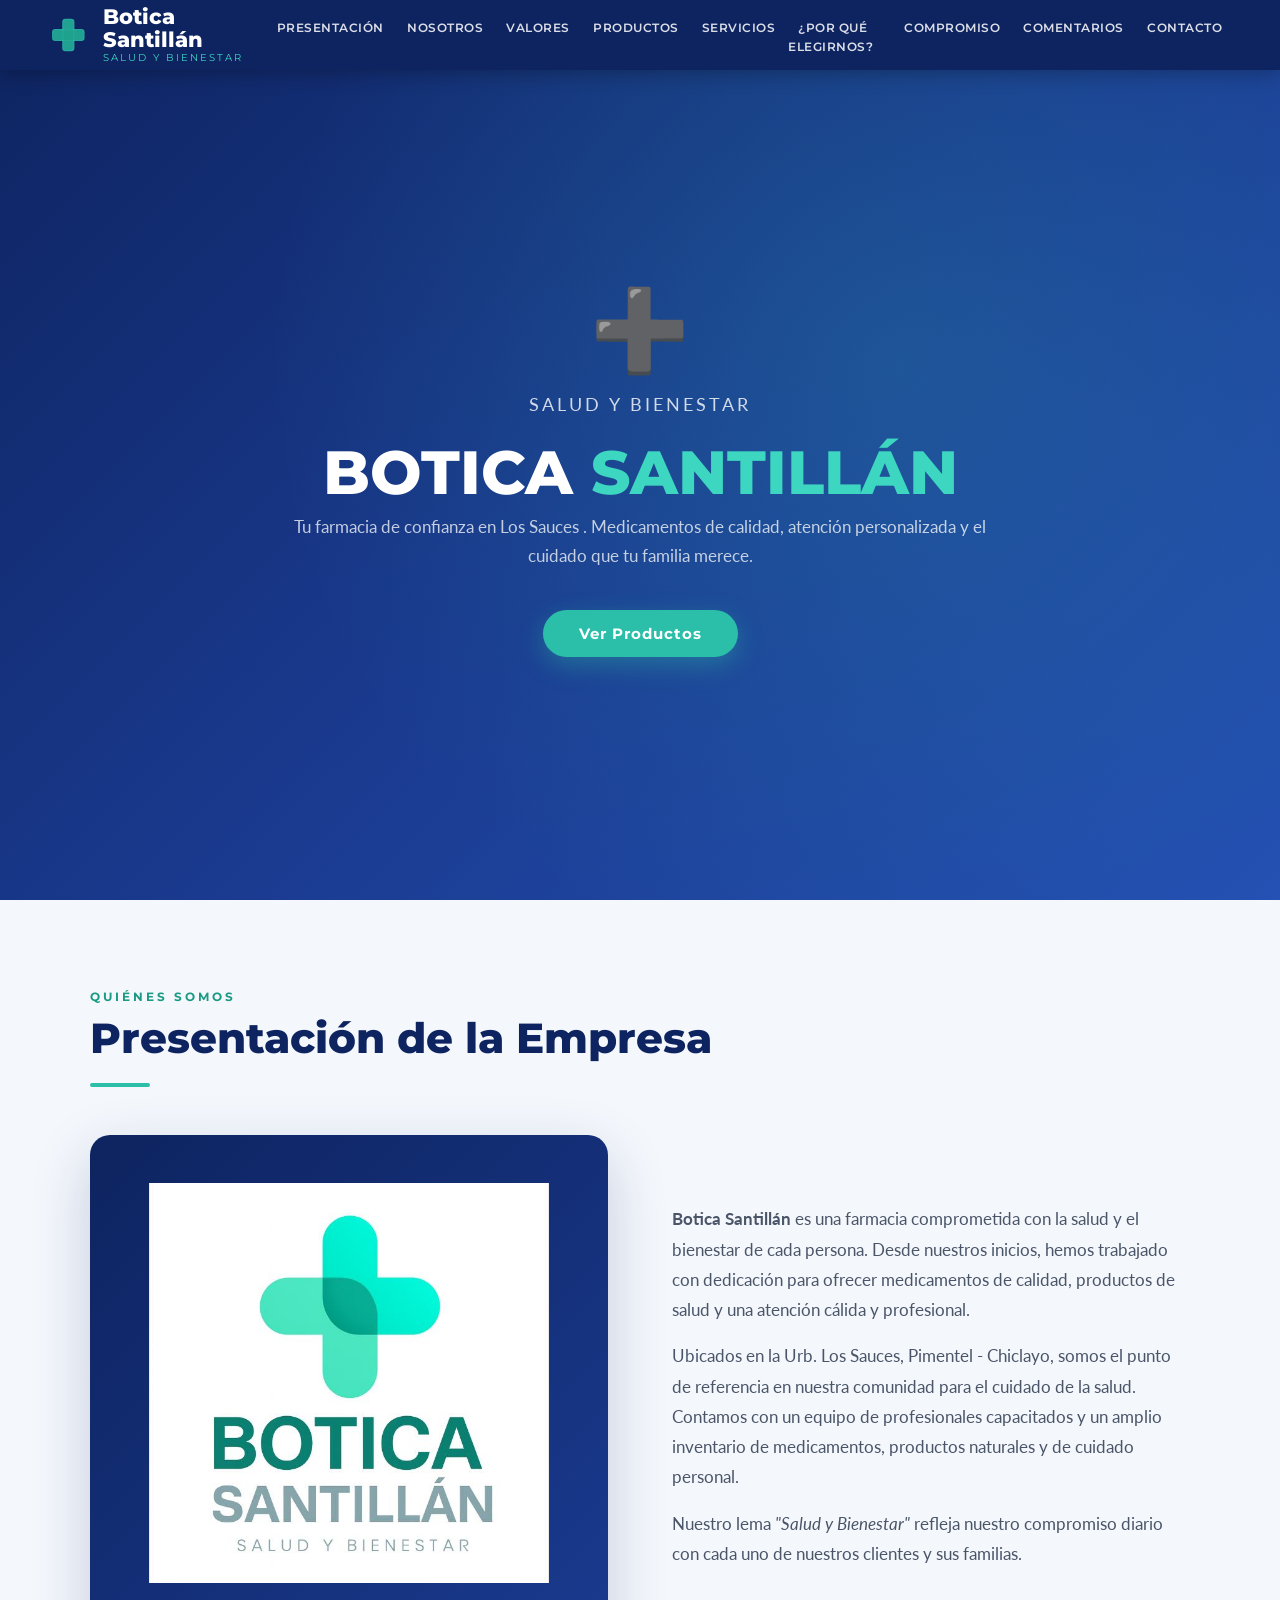
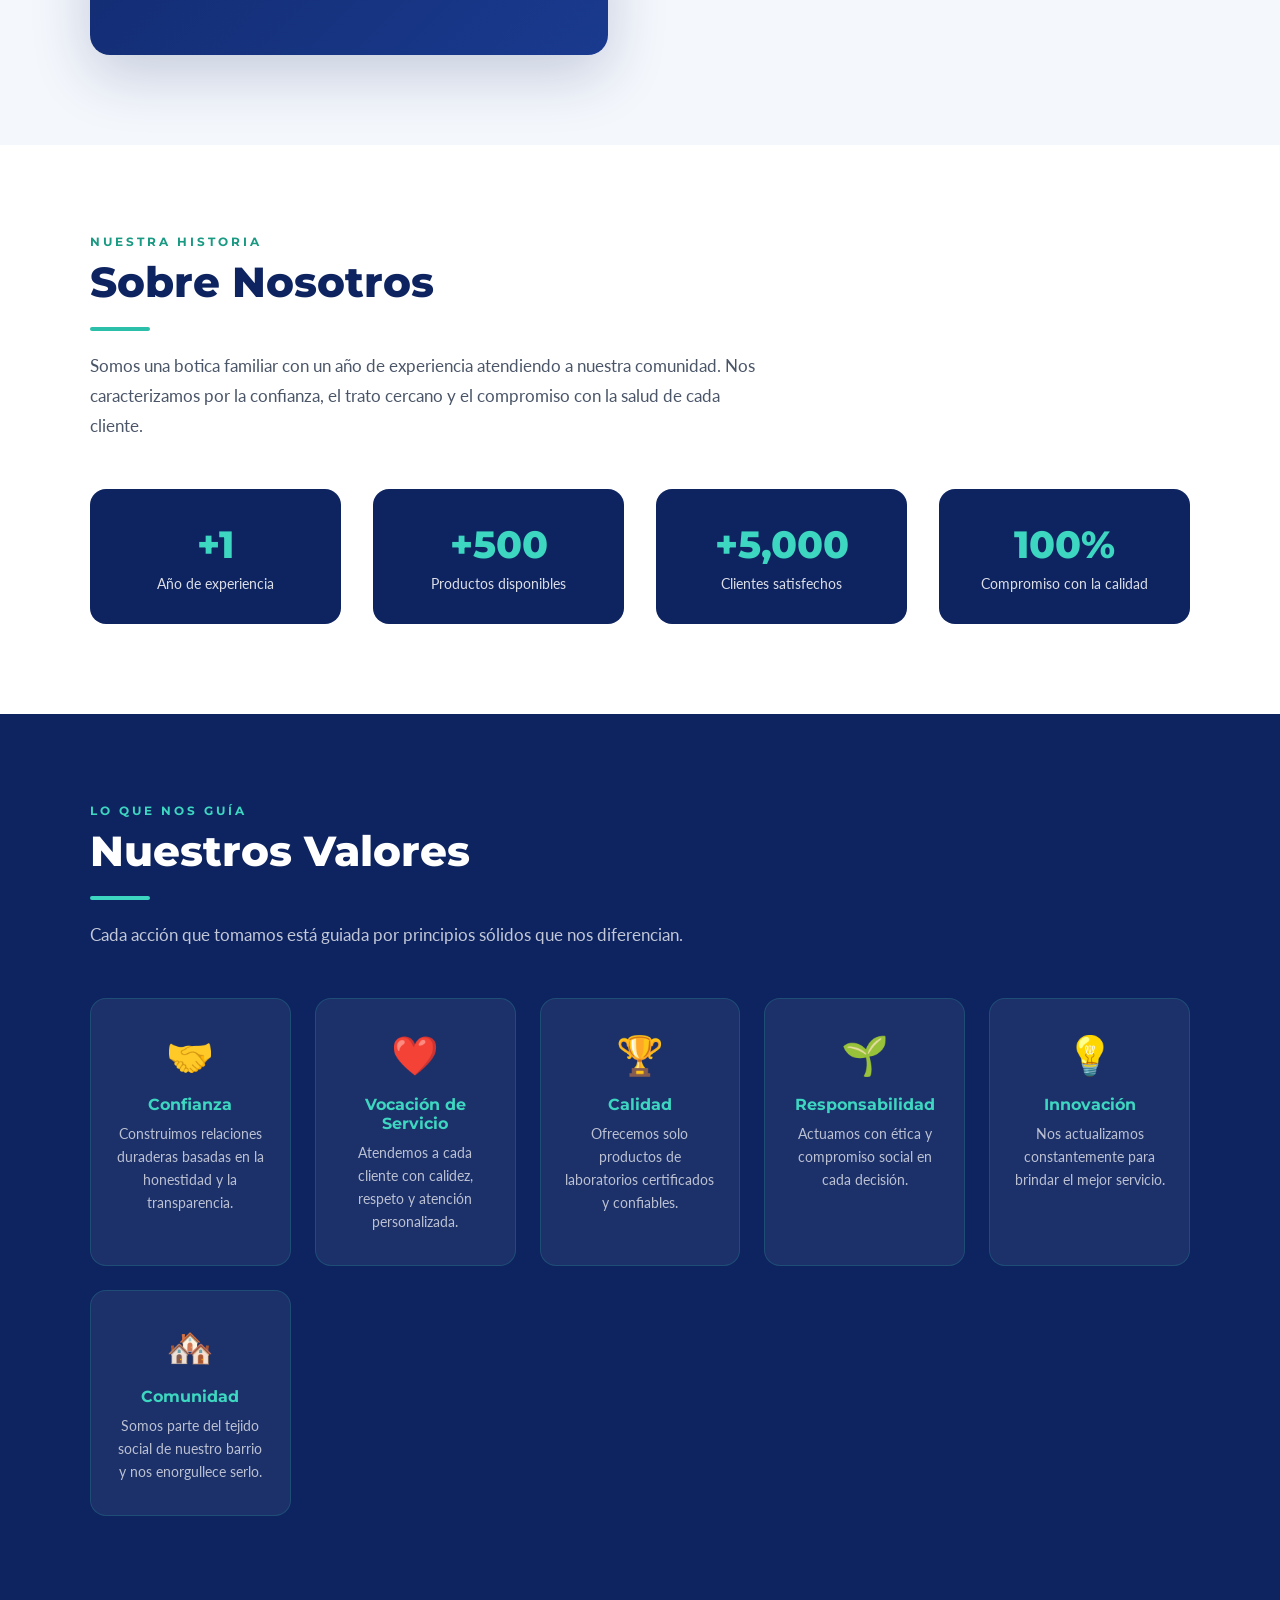
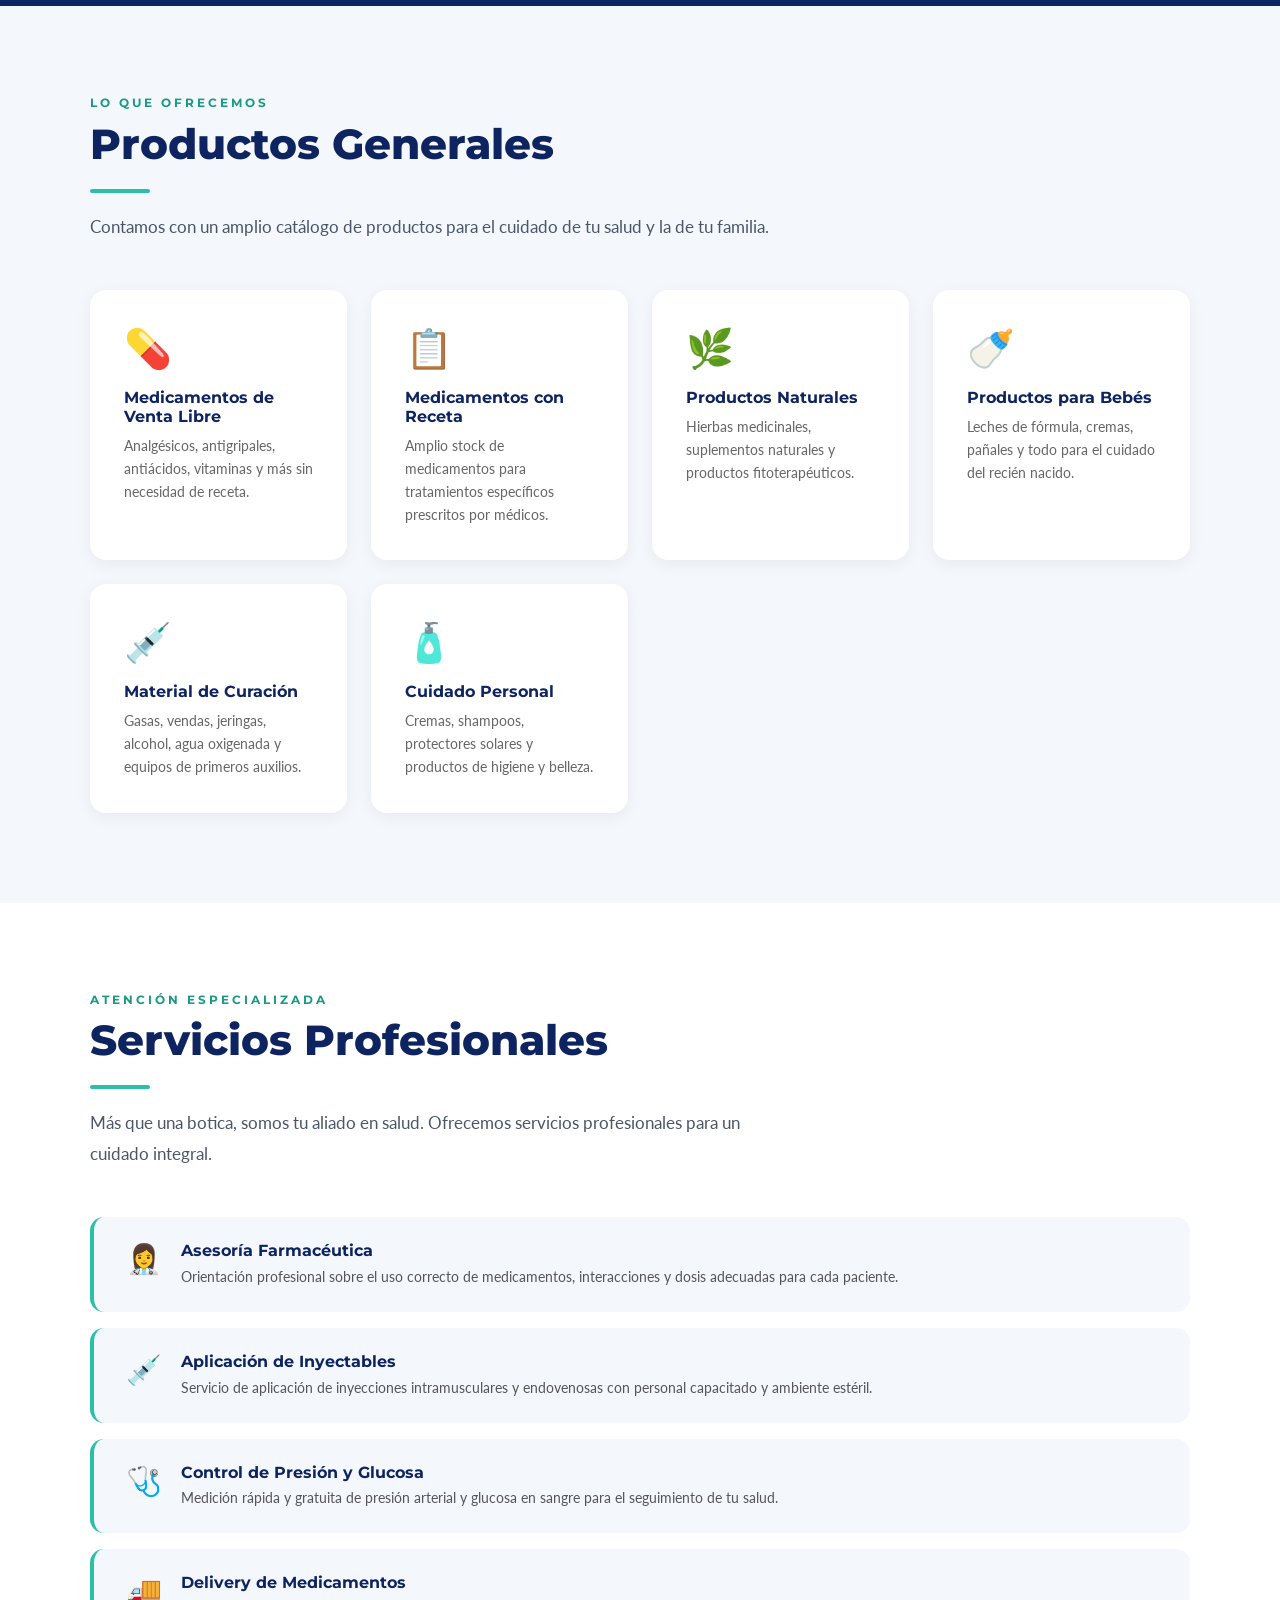
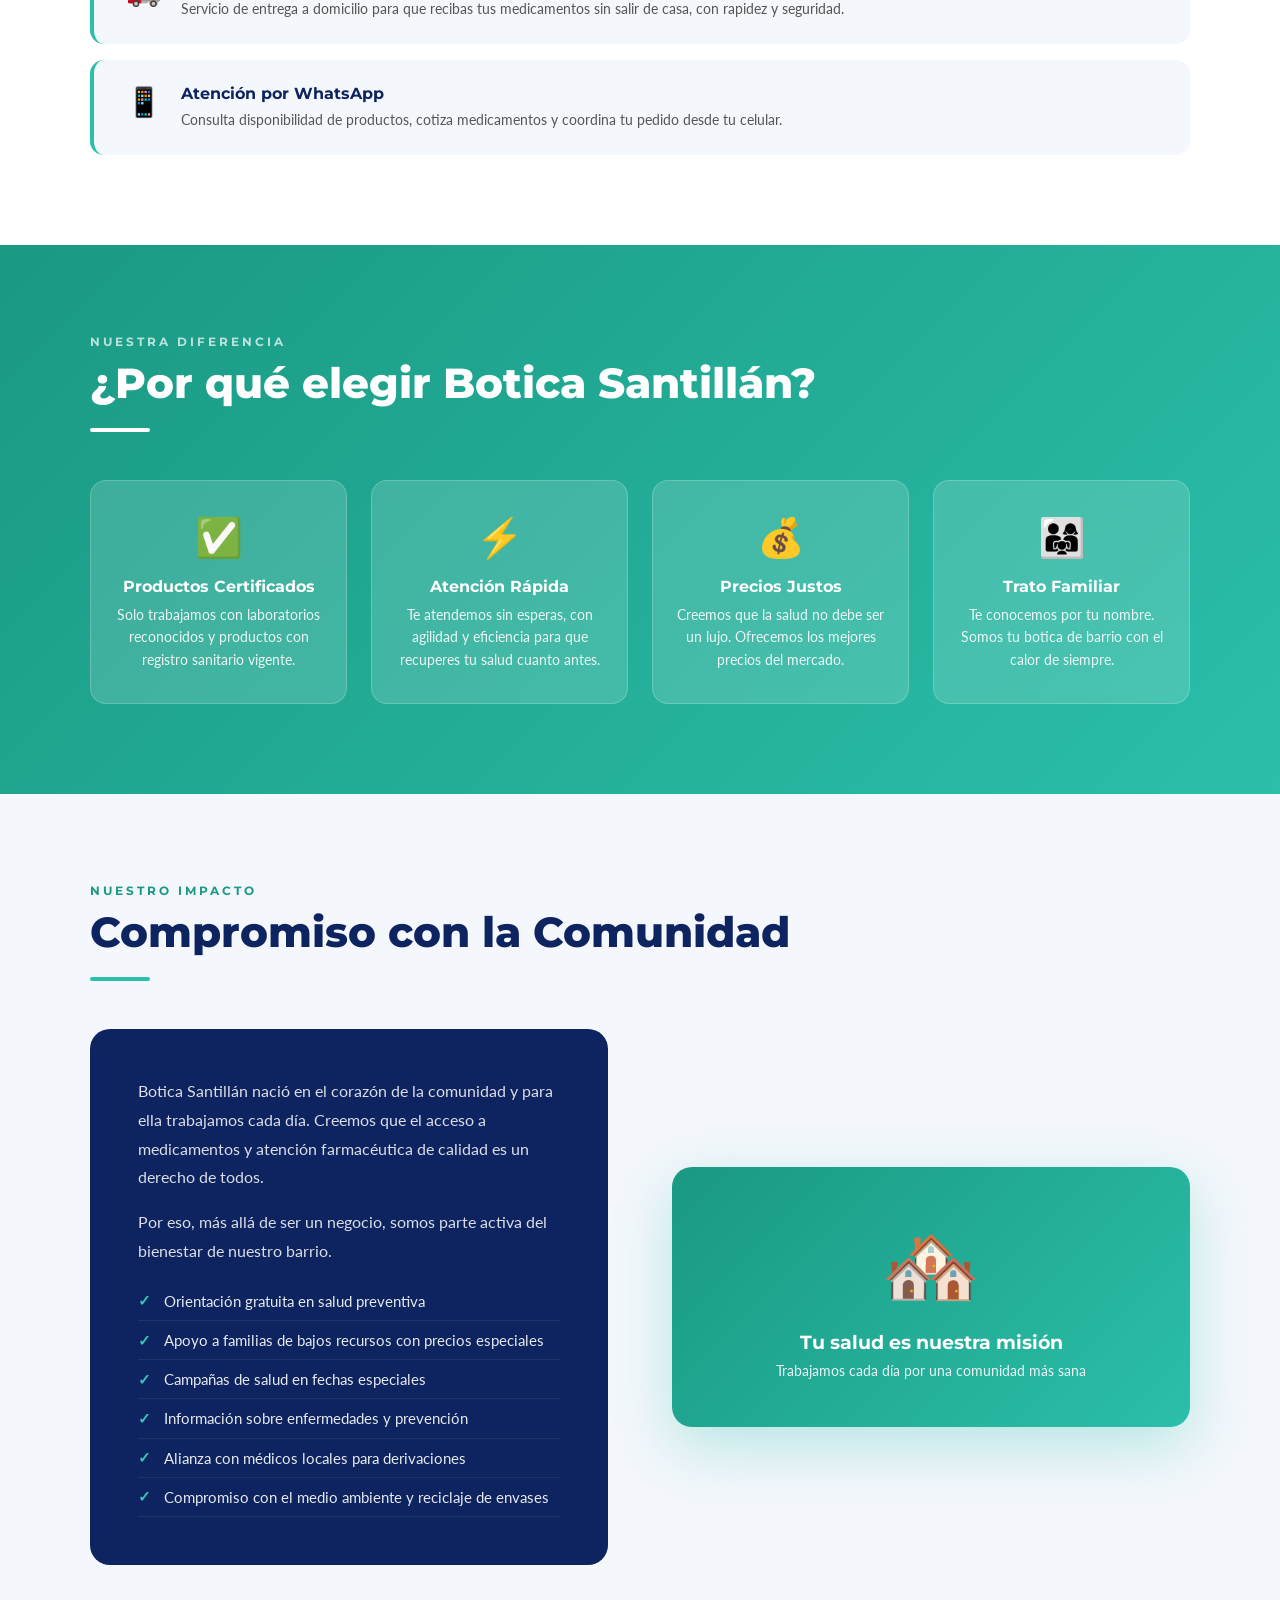
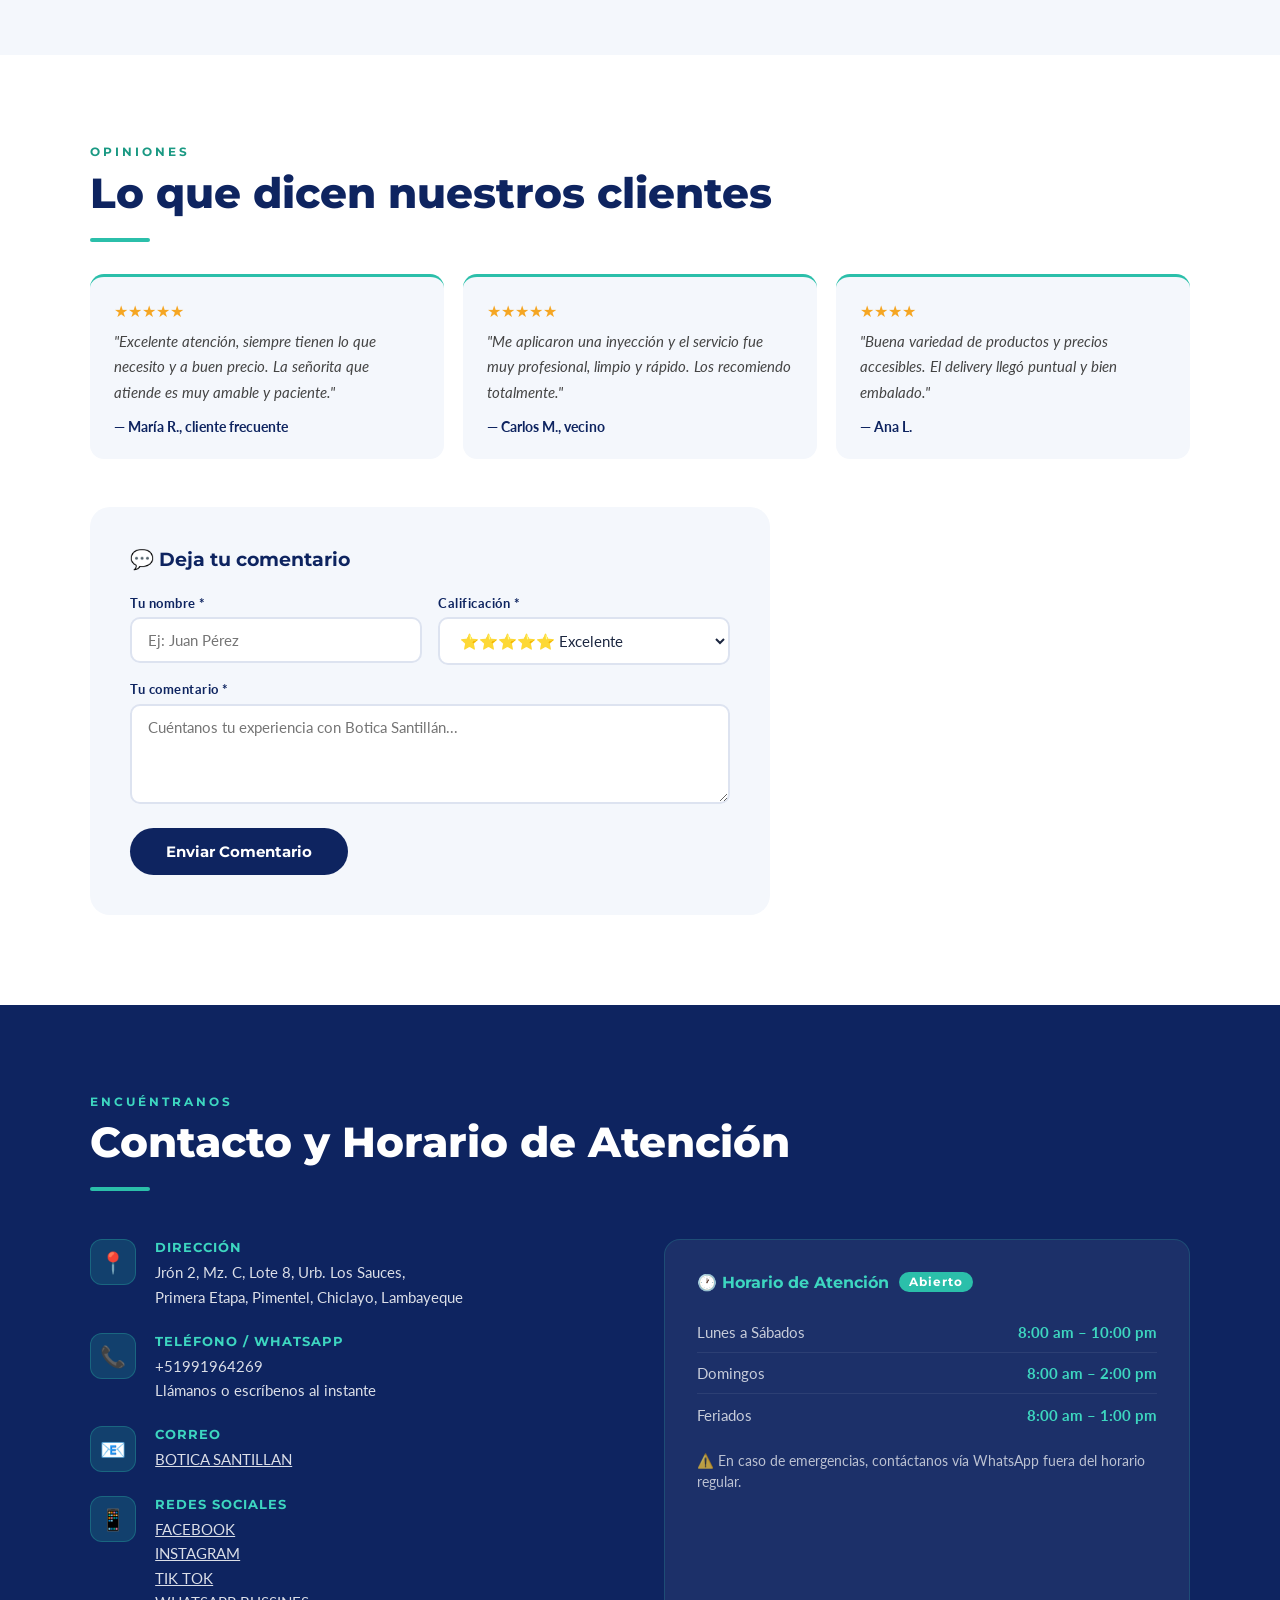
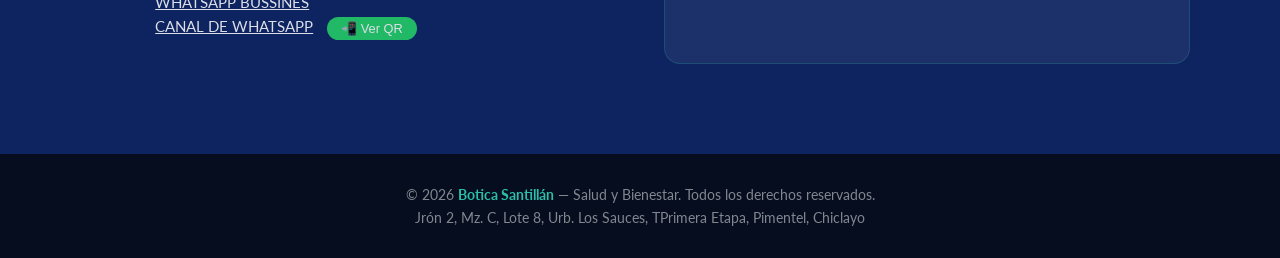
==== index.html @ e6e0daef "Add files via upload" ====
<!DOCTYPE html>
<html lang="es">

<head>
  <meta charset="UTF-8">
  <meta name="viewport" content="width=device-width, initial-scale=1.0">
  <title>Botica Santillán - Salud y Bienestar</title>
  <link
    href="https://fonts.googleapis.com/css2?family=Montserrat:wght@400;600;700;800&family=Lato:wght@300;400;700&display=swap"
    rel="stylesheet">
  <link rel="stylesheet" href="estilos.css">
</head>

<body>

  <!--NAVBAR-->
  <nav>
    <div class="nav-brand">
      <svg class="nav-logo" viewBox="0 0 100 100" xmlns="http://www.w3.org/2000/svg">
        <rect x="35" y="10" width="30" height="80" rx="8" fill="#2bbfaa" opacity="0.85" />
        <rect x="10" y="35" width="80" height="30" rx="8" fill="#2bbfaa" opacity="0.85" />
        <rect x="38" y="13" width="24" height="74" rx="6" fill="#1a9983" opacity="0.5" />
        <rect x="13" y="38" width="74" height="24" rx="6" fill="#1a9983" opacity="0.5" />
      </svg>
      <div class="nav-title">
        Botica Santillán
        <span>Salud y Bienestar</span>
      </div>
    </div>
    <ul class="nav-links">
      <li><a href="#presentacion">Presentación</a></li>
      <li><a href="#sobre">Nosotros</a></li>
      <li><a href="#valores">Valores</a></li>
      <li><a href="#productos">Productos</a></li>
      <li><a href="#servicios">Servicios</a></li>
      <li><a href="#elegir">¿Por qué elegirnos?</a></li>
      <li><a href="#compromiso">Compromiso</a></li>
      <li><a href="#comentarios">Comentarios</a></li>
      <li><a href="#contacto">Contacto</a></li>
    </ul>
  </nav>

  <!-- ══════════════════════════════
     HERO / INICIO
══════════════════════════════ -->
  <section id="inicio">
    <div class="hero-content">
      <div class="hero-cross">➕</div>
      <p class="hero-sub">Salud y Bienestar</p>
      <h1>BOTICA <span>SANTILLÁN</span></h1>
      <p class="hero-desc">Tu farmacia de confianza en Los Sauces . Medicamentos de calidad, atención personalizada y el
        cuidado que tu familia merece.</p>
      <a href="#productos" class="btn-primary">Ver Productos</a>
    </div>
  </section>

  <!-- ══════════════════════════════
     PRESENTACIÓN
══════════════════════════════ -->
  <section id="presentacion">
    <div class="section-inner">
      <div class="section-tag">Quiénes Somos</div>
      <h2 class="section-title">Presentación de la Empresa</h2>
      <div class="divider"></div>
      <div class="pres-grid">
        <div class="pres-img-wrap">
          <div class="big-cross"><img src="Imagenes/Logo Canal de Whatsapp.jpeg" alt="Logo de Botica Santillán"
              width="400px"></div>
        </div>
        <div class="pres-text">
          <p><strong>Botica Santillán</strong> es una farmacia comprometida con la salud y el bienestar de cada persona.
            Desde nuestros inicios, hemos trabajado con dedicación para ofrecer medicamentos de calidad, productos de
            salud y una atención cálida y profesional.</p>
          <p>Ubicados en la Urb. Los Sauces, Pimentel - Chiclayo, somos el punto de referencia en nuestra comunidad para
            el cuidado
            de la salud. Contamos con un equipo de profesionales capacitados y un amplio inventario de medicamentos,
            productos naturales y de cuidado personal.</p>
          <p>Nuestro lema <em>"Salud y Bienestar"</em> refleja nuestro compromiso diario con cada uno de nuestros
            clientes y sus familias.</p>
        </div>
      </div>
    </div>
  </section>

  <!-- ══════════════════════════════
     SOBRE NOSOTROS
══════════════════════════════ -->
  <section id="sobre">
    <div class="section-inner">
      <div class="section-tag">Nuestra Historia</div>
      <h2 class="section-title">Sobre Nosotros</h2>
      <div class="divider"></div>
      <p class="section-desc">Somos una botica familiar con un año de experiencia atendiendo a nuestra comunidad. Nos
        caracterizamos por la confianza, el trato cercano y el compromiso con la salud de cada cliente.</p>
      <div class="stats-row">
        <div class="stat-card">
          <div class="stat-num">+1</div>
          <div class="stat-label">Año de experiencia</div>
        </div>
        <div class="stat-card">
          <div class="stat-num">+500</div>
          <div class="stat-label">Productos disponibles</div>
        </div>
        <div class="stat-card">
          <div class="stat-num">+5,000</div>
          <div class="stat-label">Clientes satisfechos</div>
        </div>
        <div class="stat-card">
          <div class="stat-num">100%</div>
          <div class="stat-label">Compromiso con la calidad</div>
        </div>
      </div>
    </div>
  </section>

  <!-- ══════════════════════════════
     VALORES
══════════════════════════════ -->
  <section id="valores">
    <div class="section-inner">
      <div class="section-tag">Lo que nos guía</div>
      <h2 class="section-title">Nuestros Valores</h2>
      <div class="divider"></div>
      <p class="section-desc">Cada acción que tomamos está guiada por principios sólidos que nos diferencian.</p>
      <div class="valores-grid">
        <div class="valor-card">
          <div class="valor-icon">🤝</div>
          <h3>Confianza</h3>
          <p>Construimos relaciones duraderas basadas en la honestidad y la transparencia.</p>
        </div>
        <div class="valor-card">
          <div class="valor-icon">❤️</div>
          <h3>Vocación de Servicio</h3>
          <p>Atendemos a cada cliente con calidez, respeto y atención personalizada.</p>
        </div>
        <div class="valor-card">
          <div class="valor-icon">🏆</div>
          <h3>Calidad</h3>
          <p>Ofrecemos solo productos de laboratorios certificados y confiables.</p>
        </div>
        <div class="valor-card">
          <div class="valor-icon">🌱</div>
          <h3>Responsabilidad</h3>
          <p>Actuamos con ética y compromiso social en cada decisión.</p>
        </div>
        <div class="valor-card">
          <div class="valor-icon">💡</div>
          <h3>Innovación</h3>
          <p>Nos actualizamos constantemente para brindar el mejor servicio.</p>
        </div>
        <div class="valor-card">
          <div class="valor-icon">🏘️</div>
          <h3>Comunidad</h3>
          <p>Somos parte del tejido social de nuestro barrio y nos enorgullece serlo.</p>
        </div>
      </div>
    </div>
  </section>

  <!-- ══════════════════════════════
     PRODUCTOS
══════════════════════════════ -->
  <section id="productos">
    <div class="section-inner">
      <div class="section-tag">Lo que ofrecemos</div>
      <h2 class="section-title">Productos Generales</h2>
      <div class="divider"></div>
      <p class="section-desc">Contamos con un amplio catálogo de productos para el cuidado de tu salud y la de tu
        familia.</p>
      <div class="productos-grid">
        <div class="producto-card">
          <div class="producto-icon">💊</div>
          <h3>Medicamentos de Venta Libre</h3>
          <p>Analgésicos, antigripales, antiácidos, vitaminas y más sin necesidad de receta.</p>
        </div>
        <div class="producto-card">
          <div class="producto-icon">📋</div>
          <h3>Medicamentos con Receta</h3>
          <p>Amplio stock de medicamentos para tratamientos específicos prescritos por médicos.</p>
        </div>
        <div class="producto-card">
          <div class="producto-icon">🌿</div>
          <h3>Productos Naturales</h3>
          <p>Hierbas medicinales, suplementos naturales y productos fitoterapéuticos.</p>
        </div>
        <div class="producto-card">
          <div class="producto-icon">🍼</div>
          <h3>Productos para Bebés</h3>
          <p>Leches de fórmula, cremas, pañales y todo para el cuidado del recién nacido.</p>
        </div>
        <div class="producto-card">
          <div class="producto-icon">💉</div>
          <h3>Material de Curación</h3>
          <p>Gasas, vendas, jeringas, alcohol, agua oxigenada y equipos de primeros auxilios.</p>
        </div>
        <div class="producto-card">
          <div class="producto-icon">🧴</div>
          <h3>Cuidado Personal</h3>
          <p>Cremas, shampoos, protectores solares y productos de higiene y belleza.</p>
        </div>
      </div>
    </div>
  </section>

  <!-- ══════════════════════════════
     SERVICIOS PROFESIONALES
══════════════════════════════ -->
  <section id="servicios">
    <div class="section-inner">
      <div class="section-tag">Atención especializada</div>
      <h2 class="section-title">Servicios Profesionales</h2>
      <div class="divider"></div>
      <p class="section-desc">Más que una botica, somos tu aliado en salud. Ofrecemos servicios profesionales para un
        cuidado integral.</p>
      <div class="servicios-list">
        <div class="servicio-item">
          <div class="servicio-icon">👩‍⚕️</div>
          <div>
            <h3>Asesoría Farmacéutica</h3>
            <p>Orientación profesional sobre el uso correcto de medicamentos, interacciones y dosis adecuadas para cada
              paciente.</p>
          </div>
        </div>
        <div class="servicio-item">
          <div class="servicio-icon">💉</div>
          <div>
            <h3>Aplicación de Inyectables</h3>
            <p>Servicio de aplicación de inyecciones intramusculares y endovenosas con personal capacitado y ambiente
              estéril.</p>
          </div>
        </div>
        <div class="servicio-item">
          <div class="servicio-icon">🩺</div>
          <div>
            <h3>Control de Presión y Glucosa</h3>
            <p>Medición rápida y gratuita de presión arterial y glucosa en sangre para el seguimiento de tu salud.</p>
          </div>
        </div>
        <div class="servicio-item">
          <div class="servicio-icon">🚚</div>
          <div>
            <h3>Delivery de Medicamentos</h3>
            <p>Servicio de entrega a domicilio para que recibas tus medicamentos sin salir de casa, con rapidez y
              seguridad.</p>
          </div>
        </div>
        <div class="servicio-item">
          <div class="servicio-icon">📱</div>
          <div>
            <h3>Atención por WhatsApp</h3>
            <p>Consulta disponibilidad de productos, cotiza medicamentos y coordina tu pedido desde tu celular.</p>
          </div>
        </div>
      </div>
    </div>
  </section>

  <!-- ══════════════════════════════
     POR QUÉ ELEGIRNOS
══════════════════════════════ -->
  <section id="elegir">
    <div class="section-inner">
      <div class="section-tag">Nuestra diferencia</div>
      <h2 class="section-title">¿Por qué elegir Botica Santillán?</h2>
      <div class="divider"></div>
      <div class="elegir-grid">
        <div class="elegir-card">
          <div class="icon">✅</div>
          <h3>Productos Certificados</h3>
          <p>Solo trabajamos con laboratorios reconocidos y productos con registro sanitario vigente.</p>
        </div>
        <div class="elegir-card">
          <div class="icon">⚡</div>
          <h3>Atención Rápida</h3>
          <p>Te atendemos sin esperas, con agilidad y eficiencia para que recuperes tu salud cuanto antes.</p>
        </div>
        <div class="elegir-card">
          <div class="icon">💰</div>
          <h3>Precios Justos</h3>
          <p>Creemos que la salud no debe ser un lujo. Ofrecemos los mejores precios del mercado.</p>
        </div>
        <div class="elegir-card">
          <div class="icon">👨‍👩‍👧</div>
          <h3>Trato Familiar</h3>
          <p>Te conocemos por tu nombre. Somos tu botica de barrio con el calor de siempre.</p>
        </div>
      </div>
    </div>
  </section>

  <!-- ══════════════════════════════
     COMPROMISO CON LA COMUNIDAD
══════════════════════════════ -->
  <section id="compromiso">
    <div class="section-inner">
      <div class="section-tag">Nuestro impacto</div>
      <h2 class="section-title">Compromiso con la Comunidad</h2>
      <div class="divider"></div>
      <div class="compromiso-wrap">
        <div class="compromiso-box">
          <p>Botica Santillán nació en el corazón de la comunidad y para ella trabajamos cada día. Creemos que el acceso
            a medicamentos y atención farmacéutica de calidad es un derecho de todos.</p>
          <p>Por eso, más allá de ser un negocio, somos parte activa del bienestar de nuestro barrio.</p>
          <ul class="compromiso-list">
            <li>Orientación gratuita en salud preventiva</li>
            <li>Apoyo a familias de bajos recursos con precios especiales</li>
            <li>Campañas de salud en fechas especiales</li>
            <li>Información sobre enfermedades y prevención</li>
            <li>Alianza con médicos locales para derivaciones</li>
            <li>Compromiso con el medio ambiente y reciclaje de envases</li>
          </ul>
        </div>
        <div class="compromiso-img">
          🏘️
          <p class="compromiso-img-title">Tu salud es nuestra misión</p>
          <p class="compromiso-img-sub">Trabajamos cada día por una comunidad más sana</p>
        </div>
      </div>
    </div>
  </section>

  <!-- ══════════════════════════════
     COMENTARIOS DE CLIENTES
══════════════════════════════ -->
  <section id="comentarios">
    <div class="section-inner">
      <div class="section-tag">Opiniones</div>
      <h2 class="section-title">Lo que dicen nuestros clientes</h2>
      <div class="divider"></div>

      <!-- Comentarios existentes -->
      <div class="comentarios-existentes" id="listaComentarios">
        <div class="comentario-card">
          <div class="comentario-stars">★★★★★</div>
          <p class="comentario-texto">"Excelente atención, siempre tienen lo que necesito y a buen precio. La señorita
            que atiende es muy amable y paciente."</p>
          <div class="comentario-autor">— María R., cliente frecuente</div>
        </div>
        <div class="comentario-card">
          <div class="comentario-stars">★★★★★</div>
          <p class="comentario-texto">"Me aplicaron una inyección y el servicio fue muy profesional, limpio y rápido.
            Los recomiendo totalmente."</p>
          <div class="comentario-autor">— Carlos M., vecino</div>
        </div>
        <div class="comentario-card">
          <div class="comentario-stars">★★★★</div>
          <p class="comentario-texto">"Buena variedad de productos y precios accesibles. El delivery llegó puntual y
            bien embalado."</p>
          <div class="comentario-autor">— Ana L.</div>
        </div>
      </div>

      <!-- Formulario de comentarios -->
      <div class="form-comentario">
        <h3>💬 Deja tu comentario</h3>
        <div class="form-row">
          <div class="form-group">
            <label for="nombre">Tu nombre *</label>
            <input type="text" id="nombre" placeholder="Ej: Juan Pérez">
          </div>
          <div class="form-group">
            <label for="calificacion">Calificación *</label>
            <select id="calificacion">
              <option value="5">⭐⭐⭐⭐⭐ Excelente</option>
              <option value="4">⭐⭐⭐⭐ Muy bueno</option>
              <option value="3">⭐⭐⭐ Bueno</option>
              <option value="2">⭐⭐ Regular</option>
              <option value="1">⭐ Malo</option>
            </select>
          </div>
        </div>
        <div class="form-group form-group--full">
          <label for="comentario">Tu comentario *</label>
          <textarea id="comentario" placeholder="Cuéntanos tu experiencia con Botica Santillán..."></textarea>
        </div>
        <button class="btn-submit" onclick="enviarComentario()">Enviar Comentario</button>
        <div class="success-msg" id="successMsg">✅ ¡Gracias por tu comentario! Ha sido guardado exitosamente.</div>
      </div>

    </div>
  </section>

  <!-- ══════════════════════════════
     CONTACTO Y HORARIO
══════════════════════════════ -->
  <section id="contacto">
    <div class="section-inner">
      <div class="section-tag">Encuéntranos</div>
      <h2 class="section-title">Contacto y Horario de Atención</h2>
      <div class="divider"></div>
      <div class="contacto-grid">

        <!-- Datos de contacto -->
        <div>
          <div class="contact-item">
            <div class="contact-icon">📍</div>
            <div>
              <h4>Dirección</h4>
              <p>Jrón 2, Mz. C, Lote 8, Urb. Los Sauces,<br>Primera Etapa, Pimentel, Chiclayo, Lambayeque</p>
            </div>
          </div>
          <div class="contact-item">
            <div class="contact-icon">📞</div>
            <div>
              <h4>Teléfono / WhatsApp</h4>
              <p>+51991964269<br>Llámanos o escríbenos al instante</p>
            </div>
          </div>
          <div class="contact-item">
            <div class="contact-icon">📧</div>
            <div>
              <h4>Correo</h4>
              <p><a href="https://www.boticasantillan@gmail.com" target="_blank" style="color: white;"><i
                    class="fas fa-envelope"></i>BOTICA SANTILLAN </a></p>
            </div>
          </div>
          <div class="contact-item">
            <div class="contact-icon">📱</div>
            <div>
              <h4>Redes Sociales</h4>
              <p><a href="https://www.facebook.com/tuusuario" target="_blank" style="color: white;"><i
                    class="fab fa-facebook"></i>FACEBOOK </a>
                <br><a href="https://www.instagram.com/tuusuario" target="_blank" style="color: white;"><i
                    class="fab fa-instagram"></i>INSTAGRAM</a>
                <br><a href="https://www.tiktok.com/@tuusuario" target="_blank" style="color: white;"><i
                    class="fab fa-tiktok"></i>TIK TOK</a>
                <br><a href="https://wa.me/+51991964269" target="_blank" style="color: white;"><i
                    class="fab fa-whatsapp"></i>WHATSAPP BUSSINES</a>
                <br><a href="https://whatsapp.com/channel/0029VbBhzXK4dTnDYWXJlc0E" target="_blank" style="color: white;"><i
                    class="fab fa-canaldewhatsapp"></i>CANAL DE WHATSAPP</a>
                <button onclick="document.getElementById('modalQR').style.display='flex'" style="margin-left:10px; background:#25D366; color:white; border:none; border-radius:20px; padding:4px 14px; font-size:0.8rem; cursor:pointer; vertical-align:middle;">📲 Ver QR</button>
              </p>
            </div>
          </div>
        </div>

        <!-- Horario de atención -->
        <div class="horario-box">
          <h3>🕐 Horario de Atención <span class="badge-abierto">Abierto</span></h3>
          <div class="horario-row">
            <span class="dia">Lunes a Sábados</span>
            <span class="hora">8:00 am – 10:00 pm</span>
          </div>
          <div class="horario-row">
            <span class="dia">Domingos</span>
            <span class="hora">8:00 am – 2:00 pm</span>
          </div>
          <div class="horario-row">
            <span class="dia">Feriados</span>
            <span class="hora">8:00 am – 1:00 pm</span>
          </div>
          <p class="horario-nota">⚠️ En caso de emergencias, contáctanos vía WhatsApp fuera del horario regular.</p>
        </div>

      </div>
    </div>
  </section>

  <!-- ══════════════════════════════
     FOOTER
══════════════════════════════ -->
  <footer>
    <p>© 2026 <span>Botica Santillán</span> — Salud y Bienestar. Todos los derechos reservados.</p>
    <p class="footer-sub">Jrón 2, Mz. C, Lote 8, Urb. Los Sauces, TPrimera Etapa, Pimentel, Chiclayo</p>
  </footer>

  <!-- Modal QR Canal WhatsApp -->
  <div id="modalQR" onclick="if(event.target===this)this.style.display='none'" style="display:none; position:fixed; inset:0; background:rgba(0,0,0,0.7); backdrop-filter:blur(5px); justify-content:center; align-items:center; z-index:9999;">
    <div style="background:#fff; border-radius:20px; padding:28px 24px; text-align:center; max-width:300px; width:90%; box-shadow:0 20px 60px rgba(0,0,0,0.4);">
      <p style="font-family:'Montserrat',sans-serif; font-weight:700; color:#128C7E; margin-bottom:4px; font-size:1rem;">Botica Santillán</p>
      <p style="font-size:0.78rem; color:#888; margin-bottom:16px;">Canal oficial de WhatsApp</p>
      <img src="Imagenes/QR.jpeg" alt="QR Canal WhatsApp" style="width:200px; height:200px; border-radius:10px; display:block; margin:0 auto 16px;">
      <p style="font-size:0.75rem; color:#aaa; margin-bottom:16px;">Abre WhatsApp → escáner → apunta aquí</p>
      <button onclick="document.getElementById('modalQR').style.display='none'" style="background:#f0f0f0; border:none; border-radius:20px; padding:8px 24px; cursor:pointer; font-size:0.88rem; color:#555;">Cerrar</button>
    </div>
  </div>

  <script src="script.js"></script>
</body>
</html>
---- estilos.css ----
/* ════════════════════════════════════════
   BOTICA SANTILLÁN — styles.css
   Paleta: Azul oscuro (#0e2460) + Teal (#2bbfaa)
════════════════════════════════════════ */

/* ── VARIABLES ── */
:root {
  --blue:        #1a3a8f;
  --blue-dark:   #0e2460;
  --blue-light:  #2451b3;
  --teal:        #2bbfaa;
  --teal-light:  #3dd6c0;
  --teal-dark:   #1a9983;
  --white:       #ffffff;
  --gray-light:  #f4f7fc;
  --gray:        #8a99b3;
  --text:        #1c2740;
}

/* ── RESET Y BASE ── */
* {
  margin: 0;
  padding: 0;
  box-sizing: border-box;
  scroll-behavior: smooth;
}

body {
  font-family: 'Lato', sans-serif;
  color: var(--text);
  background: var(--white);
}

/* ════════════════════════════════════════
   NAVBAR
════════════════════════════════════════ */
nav {
  position: fixed;
  top: 0; left: 0; right: 0;
  z-index: 1000;
  background: var(--blue-dark);
  display: flex;
  align-items: center;
  justify-content: space-between;
  padding: 0 3rem;
  height: 70px;
  box-shadow: 0 2px 20px rgba(0,0,0,0.3);
}

.nav-brand {
  display: flex;
  align-items: center;
  gap: 14px;
}

.nav-logo {
  width: 44px;
  height: 44px;
}

.nav-title {
  font-family: 'Montserrat', sans-serif;
  font-weight: 800;
  font-size: 1.3rem;
  color: var(--white);
  line-height: 1.1;
}

.nav-title span {
  display: block;
  font-size: 0.65rem;
  font-weight: 400;
  color: var(--teal-light);
  letter-spacing: 2px;
  text-transform: uppercase;
}

.nav-links {
  display: flex;
  gap: 0.2rem;
  list-style: none;
}

.nav-links a {
  color: rgba(255,255,255,0.85);
  text-decoration: none;
  font-family: 'Montserrat', sans-serif;
  font-size: 0.75rem;
  font-weight: 600;
  letter-spacing: 0.5px;
  padding: 8px 10px;
  border-radius: 6px;
  transition: all 0.2s;
  text-transform: uppercase;
}

.nav-links a:hover,
.nav-links a.active {
  background: var(--teal);
  color: var(--white);
}

/* ════════════════════════════════════════
   SECCIONES — ESTILOS COMUNES
════════════════════════════════════════ */
section {
  padding: 90px 2rem;
}

.section-inner {
  max-width: 1100px;
  margin: 0 auto;
}

.section-tag {
  font-family: 'Montserrat', sans-serif;
  font-size: 0.72rem;
  font-weight: 700;
  letter-spacing: 3px;
  text-transform: uppercase;
  color: var(--teal-dark);
  margin-bottom: 0.6rem;
}

.section-title {
  font-family: 'Montserrat', sans-serif;
  font-size: clamp(1.8rem, 3.5vw, 2.6rem);
  font-weight: 800;
  color: var(--blue-dark);
  line-height: 1.2;
  margin-bottom: 1.2rem;
}

.section-desc {
  font-size: 1.05rem;
  color: #4a5568;
  line-height: 1.8;
  max-width: 680px;
}

.divider {
  width: 60px;
  height: 4px;
  background: var(--teal);
  border-radius: 2px;
  margin: 1.2rem 0;
}

/* ════════════════════════════════════════
   HERO / INICIO
════════════════════════════════════════ */
#inicio {
  min-height: 100vh;
  background: linear-gradient(135deg, var(--blue-dark) 0%, var(--blue) 50%, var(--blue-light) 100%);
  display: flex;
  align-items: center;
  justify-content: center;
  text-align: center;
  padding: 100px 2rem 4rem;
  position: relative;
  overflow: hidden;
}

#inicio::before {
  content: '';
  position: absolute;
  inset: 0;
  background: radial-gradient(circle at 70% 40%, rgba(43,191,170,0.18) 0%, transparent 60%);
}

.hero-content {
  position: relative;
  z-index: 1;
  max-width: 700px;
}

.hero-cross {
  font-size: 5rem;
  margin-bottom: 1rem;
  animation: float 3s ease-in-out infinite;
}

.hero-sub {
  font-size: 1.1rem;
  color: rgba(255,255,255,0.8);
  letter-spacing: 3px;
  text-transform: uppercase;
  margin-bottom: 1.5rem;
}

.hero-content h1 {
  font-family: 'Montserrat', sans-serif;
  font-size: clamp(2.2rem, 5vw, 3.8rem);
  font-weight: 800;
  color: var(--white);
  line-height: 1.1;
  margin-bottom: 0.5rem;
}

.hero-content h1 span {
  color: var(--teal-light);
}

.hero-desc {
  font-size: 1.05rem;
  color: rgba(255,255,255,0.75);
  line-height: 1.7;
  margin-bottom: 2.5rem;
}

.btn-primary {
  background: var(--teal);
  color: var(--white);
  padding: 14px 36px;
  border-radius: 50px;
  text-decoration: none;
  font-family: 'Montserrat', sans-serif;
  font-weight: 700;
  font-size: 0.95rem;
  letter-spacing: 1px;
  transition: all 0.3s;
  display: inline-block;
  box-shadow: 0 8px 24px rgba(43,191,170,0.35);
}

.btn-primary:hover {
  background: var(--teal-light);
  transform: translateY(-3px);
  box-shadow: 0 12px 32px rgba(43,191,170,0.45);
}

/* ════════════════════════════════════════
   PRESENTACIÓN
════════════════════════════════════════ */
#presentacion {
  background: var(--gray-light);
}

.pres-grid {
  display: grid;
  grid-template-columns: 1fr 1fr;
  gap: 4rem;
  align-items: center;
  margin-top: 3rem;
}

.pres-img-wrap {
  background: linear-gradient(135deg, var(--blue-dark), var(--blue));
  border-radius: 20px;
  padding: 3rem;
  display: flex;
  align-items: center;
  justify-content: center;
  min-height: 320px;
  box-shadow: 0 20px 60px rgba(14,36,96,0.2);
}

.big-cross {
  font-size: 7rem;
  animation: float 3s ease-in-out infinite;
}

.pres-text p {
  font-size: 1.05rem;
  color: #4a5568;
  line-height: 1.8;
  margin-bottom: 1rem;
}

/* ════════════════════════════════════════
   SOBRE NOSOTROS
════════════════════════════════════════ */
#sobre {
  background: var(--white);
}

.stats-row {
  display: flex;
  gap: 2rem;
  margin-top: 3rem;
  flex-wrap: wrap;
}

.stat-card {
  flex: 1;
  min-width: 180px;
  background: var(--blue-dark);
  border-radius: 16px;
  padding: 2rem 1.5rem;
  text-align: center;
  color: var(--white);
  transition: transform 0.3s;
}

.stat-card:hover {
  transform: translateY(-6px);
}

.stat-num {
  font-family: 'Montserrat', sans-serif;
  font-size: 2.4rem;
  font-weight: 800;
  color: var(--teal-light);
}

.stat-label {
  font-size: 0.9rem;
  opacity: 0.85;
  margin-top: 0.4rem;
}

/* ════════════════════════════════════════
   VALORES
════════════════════════════════════════ */
#valores {
  background: var(--blue-dark);
}

#valores .section-title { color: var(--white); }
#valores .section-tag   { color: var(--teal-light); }
#valores .section-desc  { color: rgba(255,255,255,0.75); }
#valores .divider       { background: var(--teal-light); }

.valores-grid {
  display: grid;
  grid-template-columns: repeat(auto-fit, minmax(200px, 1fr));
  gap: 1.5rem;
  margin-top: 3rem;
}

.valor-card {
  background: rgba(255,255,255,0.06);
  border: 1px solid rgba(43,191,170,0.2);
  border-radius: 16px;
  padding: 2rem 1.5rem;
  text-align: center;
  transition: all 0.3s;
}

.valor-card:hover {
  background: rgba(43,191,170,0.12);
  border-color: var(--teal);
  transform: translateY(-4px);
}

.valor-icon {
  font-size: 2.4rem;
  margin-bottom: 1rem;
}

.valor-card h3 {
  font-family: 'Montserrat', sans-serif;
  font-size: 1rem;
  font-weight: 700;
  color: var(--teal-light);
  margin-bottom: 0.5rem;
}

.valor-card p {
  font-size: 0.9rem;
  color: rgba(255,255,255,0.7);
  line-height: 1.6;
}

/* ════════════════════════════════════════
   PRODUCTOS
════════════════════════════════════════ */
#productos {
  background: var(--gray-light);
}

.productos-grid {
  display: grid;
  grid-template-columns: repeat(auto-fit, minmax(240px, 1fr));
  gap: 1.5rem;
  margin-top: 3rem;
}

.producto-card {
  background: var(--white);
  border-radius: 16px;
  padding: 2rem;
  border: 2px solid transparent;
  transition: all 0.3s;
  box-shadow: 0 4px 16px rgba(0,0,0,0.06);
}

.producto-card:hover {
  border-color: var(--teal);
  box-shadow: 0 12px 32px rgba(43,191,170,0.15);
  transform: translateY(-4px);
}

.producto-icon {
  font-size: 2.4rem;
  margin-bottom: 1rem;
}

.producto-card h3 {
  font-family: 'Montserrat', sans-serif;
  font-size: 1rem;
  font-weight: 700;
  color: var(--blue-dark);
  margin-bottom: 0.5rem;
}

.producto-card p {
  font-size: 0.9rem;
  color: #666;
  line-height: 1.6;
}

/* ════════════════════════════════════════
   SERVICIOS PROFESIONALES
════════════════════════════════════════ */
#servicios {
  background: var(--white);
}

.servicios-list {
  margin-top: 3rem;
  display: flex;
  flex-direction: column;
  gap: 1rem;
}

.servicio-item {
  display: flex;
  align-items: flex-start;
  gap: 1.2rem;
  background: var(--gray-light);
  border-radius: 14px;
  padding: 1.5rem 2rem;
  border-left: 4px solid var(--teal);
  transition: all 0.3s;
}

.servicio-item:hover {
  background: #e8f4f2;
  transform: translateX(6px);
}

.servicio-icon {
  font-size: 1.8rem;
  flex-shrink: 0;
}

.servicio-item h3 {
  font-family: 'Montserrat', sans-serif;
  font-size: 1rem;
  font-weight: 700;
  color: var(--blue-dark);
  margin-bottom: 0.3rem;
}

.servicio-item p {
  font-size: 0.9rem;
  color: #555;
  line-height: 1.6;
}

/* ════════════════════════════════════════
   POR QUÉ ELEGIRNOS
════════════════════════════════════════ */
#elegir {
  background: linear-gradient(135deg, var(--teal-dark), var(--teal));
}

#elegir .section-title { color: var(--white); }
#elegir .section-tag   { color: rgba(255,255,255,0.7); }
#elegir .divider       { background: var(--white); }

.elegir-grid {
  display: grid;
  grid-template-columns: repeat(auto-fit, minmax(220px, 1fr));
  gap: 1.5rem;
  margin-top: 3rem;
}

.elegir-card {
  background: rgba(255,255,255,0.15);
  border-radius: 16px;
  padding: 2rem 1.5rem;
  text-align: center;
  color: var(--white);
  border: 1px solid rgba(255,255,255,0.2);
  transition: all 0.3s;
}

.elegir-card:hover {
  background: rgba(255,255,255,0.25);
  transform: translateY(-5px);
}

.elegir-card .icon {
  font-size: 2.4rem;
  margin-bottom: 1rem;
}

.elegir-card h3 {
  font-family: 'Montserrat', sans-serif;
  font-size: 1rem;
  font-weight: 700;
  margin-bottom: 0.5rem;
}

.elegir-card p {
  font-size: 0.88rem;
  opacity: 0.9;
  line-height: 1.6;
}

/* ════════════════════════════════════════
   COMPROMISO CON LA COMUNIDAD
════════════════════════════════════════ */
#compromiso {
  background: var(--gray-light);
}

.compromiso-wrap {
  display: grid;
  grid-template-columns: 1fr 1fr;
  gap: 4rem;
  align-items: center;
  margin-top: 3rem;
}

.compromiso-box {
  background: var(--blue-dark);
  border-radius: 20px;
  padding: 3rem;
  color: var(--white);
}

.compromiso-box p {
  opacity: 0.85;
  line-height: 1.8;
  font-size: 1rem;
  margin-bottom: 1rem;
}

.compromiso-list {
  list-style: none;
}

.compromiso-list li {
  display: flex;
  align-items: center;
  gap: 0.8rem;
  padding: 0.6rem 0;
  border-bottom: 1px solid rgba(255,255,255,0.08);
  font-size: 0.95rem;
  opacity: 0.9;
}

.compromiso-list li::before {
  content: '✓';
  color: var(--teal-light);
  font-weight: 700;
}

.compromiso-img {
  background: linear-gradient(135deg, var(--teal-dark), var(--teal));
  border-radius: 20px;
  padding: 3rem;
  text-align: center;
  color: var(--white);
  font-size: 5rem;
  box-shadow: 0 20px 60px rgba(43,191,170,0.3);
}

.compromiso-img-title {
  font-size: 1.2rem;
  margin-top: 1rem;
  font-family: 'Montserrat', sans-serif;
  font-weight: 700;
}

.compromiso-img-sub {
  font-size: 0.9rem;
  margin-top: 0.5rem;
  opacity: 0.9;
}

/* ════════════════════════════════════════
   COMENTARIOS DE CLIENTES
════════════════════════════════════════ */
#comentarios {
  background: var(--white);
}

.comentarios-existentes {
  margin-top: 2rem;
  display: grid;
  grid-template-columns: repeat(auto-fit, minmax(280px, 1fr));
  gap: 1.2rem;
  margin-bottom: 3rem;
}

.comentario-card {
  background: var(--gray-light);
  border-radius: 14px;
  padding: 1.5rem;
  border-top: 3px solid var(--teal);
}

.comentario-stars {
  color: #f5a623;
  font-size: 1rem;
  margin-bottom: 0.5rem;
}

.comentario-texto {
  font-size: 0.95rem;
  color: #444;
  line-height: 1.7;
  margin-bottom: 0.8rem;
  font-style: italic;
}

.comentario-autor {
  font-weight: 700;
  font-size: 0.85rem;
  color: var(--blue-dark);
}

/* Formulario */
.form-comentario {
  background: var(--gray-light);
  border-radius: 20px;
  padding: 2.5rem;
  max-width: 680px;
}

.form-comentario h3 {
  font-family: 'Montserrat', sans-serif;
  font-size: 1.2rem;
  font-weight: 700;
  color: var(--blue-dark);
  margin-bottom: 1.5rem;
}

.form-row {
  display: grid;
  grid-template-columns: 1fr 1fr;
  gap: 1rem;
  margin-bottom: 1rem;
}

.form-group {
  display: flex;
  flex-direction: column;
  gap: 0.4rem;
}

.form-group--full {
  margin-bottom: 1rem;
}

.form-group label {
  font-size: 0.82rem;
  font-weight: 700;
  color: var(--blue-dark);
  letter-spacing: 0.5px;
}

.form-group input,
.form-group textarea,
.form-group select {
  padding: 12px 16px;
  border: 2px solid #dde3f0;
  border-radius: 10px;
  font-family: 'Lato', sans-serif;
  font-size: 0.95rem;
  color: var(--text);
  background: var(--white);
  transition: border-color 0.2s;
  outline: none;
}

.form-group input:focus,
.form-group textarea:focus,
.form-group select:focus {
  border-color: var(--teal);
}

.form-group textarea {
  resize: vertical;
  min-height: 100px;
}

.btn-submit {
  background: var(--blue-dark);
  color: var(--white);
  border: none;
  cursor: pointer;
  padding: 14px 36px;
  border-radius: 50px;
  font-family: 'Montserrat', sans-serif;
  font-weight: 700;
  font-size: 0.95rem;
  transition: all 0.3s;
  margin-top: 0.5rem;
}

.btn-submit:hover {
  background: var(--teal);
  transform: translateY(-2px);
}

.success-msg {
  display: none;
  background: #d4f5ef;
  border: 2px solid var(--teal);
  border-radius: 10px;
  padding: 1rem 1.5rem;
  color: var(--teal-dark);
  font-weight: 600;
  margin-top: 1rem;
}

/* ════════════════════════════════════════
   CONTACTO Y HORARIO
════════════════════════════════════════ */
#contacto {
  background: var(--blue-dark);
  color: var(--white);
}

#contacto .section-title { color: var(--white); }
#contacto .section-tag   { color: var(--teal-light); }
#contacto .divider       { background: var(--teal); }

.contacto-grid {
  display: grid;
  grid-template-columns: 1fr 1fr;
  gap: 3rem;
  margin-top: 3rem;
}

.contact-item {
  display: flex;
  align-items: flex-start;
  gap: 1.2rem;
  margin-bottom: 1.5rem;
}

.contact-icon {
  width: 46px;
  height: 46px;
  background: rgba(43,191,170,0.18);
  border-radius: 12px;
  display: flex;
  align-items: center;
  justify-content: center;
  font-size: 1.3rem;
  flex-shrink: 0;
  border: 1px solid rgba(43,191,170,0.3);
}

.contact-item h4 {
  font-family: 'Montserrat', sans-serif;
  font-size: 0.82rem;
  font-weight: 700;
  color: var(--teal-light);
  letter-spacing: 1px;
  text-transform: uppercase;
  margin-bottom: 0.3rem;
}

.contact-item p {
  font-size: 0.95rem;
  opacity: 0.85;
  line-height: 1.6;
}

.horario-box {
  background: rgba(255,255,255,0.06);
  border-radius: 16px;
  padding: 2rem;
  border: 1px solid rgba(43,191,170,0.2);
}

.horario-box h3 {
  font-family: 'Montserrat', sans-serif;
  font-size: 1rem;
  font-weight: 700;
  color: var(--teal-light);
  margin-bottom: 1.2rem;
  display: flex;
  align-items: center;
  gap: 0.6rem;
}

.horario-row {
  display: flex;
  justify-content: space-between;
  padding: 0.7rem 0;
  border-bottom: 1px solid rgba(255,255,255,0.07);
  font-size: 0.92rem;
}

.horario-row:last-of-type {
  border-bottom: none;
}

.horario-row .dia {
  opacity: 0.75;
}

.horario-row .hora {
  font-weight: 700;
  color: var(--teal-light);
}

.badge-abierto {
  background: var(--teal);
  color: var(--white);
  font-size: 0.72rem;
  font-weight: 700;
  padding: 3px 10px;
  border-radius: 50px;
  letter-spacing: 1px;
}

.horario-nota {
  font-size: 0.85rem;
  opacity: 0.7;
  line-height: 1.6;
  margin-top: 1rem;
}

/* ════════════════════════════════════════
   FOOTER
════════════════════════════════════════ */
footer {
  background: #050d1f;
  color: rgba(255,255,255,0.5);
  text-align: center;
  padding: 2rem;
  font-size: 0.88rem;
}

footer span {
  color: var(--teal);
  font-weight: 700;
}

.footer-sub {
  margin-top: 0.4rem;
}

/* ════════════════════════════════════════
   ANIMACIONES
════════════════════════════════════════ */
@keyframes float {
  0%, 100% { transform: translateY(0); }
  50%       { transform: translateY(-12px); }
}

@keyframes fadeInUp {
  from { opacity: 0; transform: translateY(30px); }
  to   { opacity: 1; transform: translateY(0); }
}

/* ════════════════════════════════════════
   RESPONSIVE — MÓVIL
════════════════════════════════════════ */
@media (max-width: 900px) {
  nav {
    padding: 0 1.2rem;
  }

  .nav-links {
    display: none;
  }

  .pres-grid,
  .compromiso-wrap,
  .contacto-grid {
    grid-template-columns: 1fr;
  }

  .form-row {
    grid-template-columns: 1fr;
  }

  section {
    padding: 60px 1.2rem;
  }
}
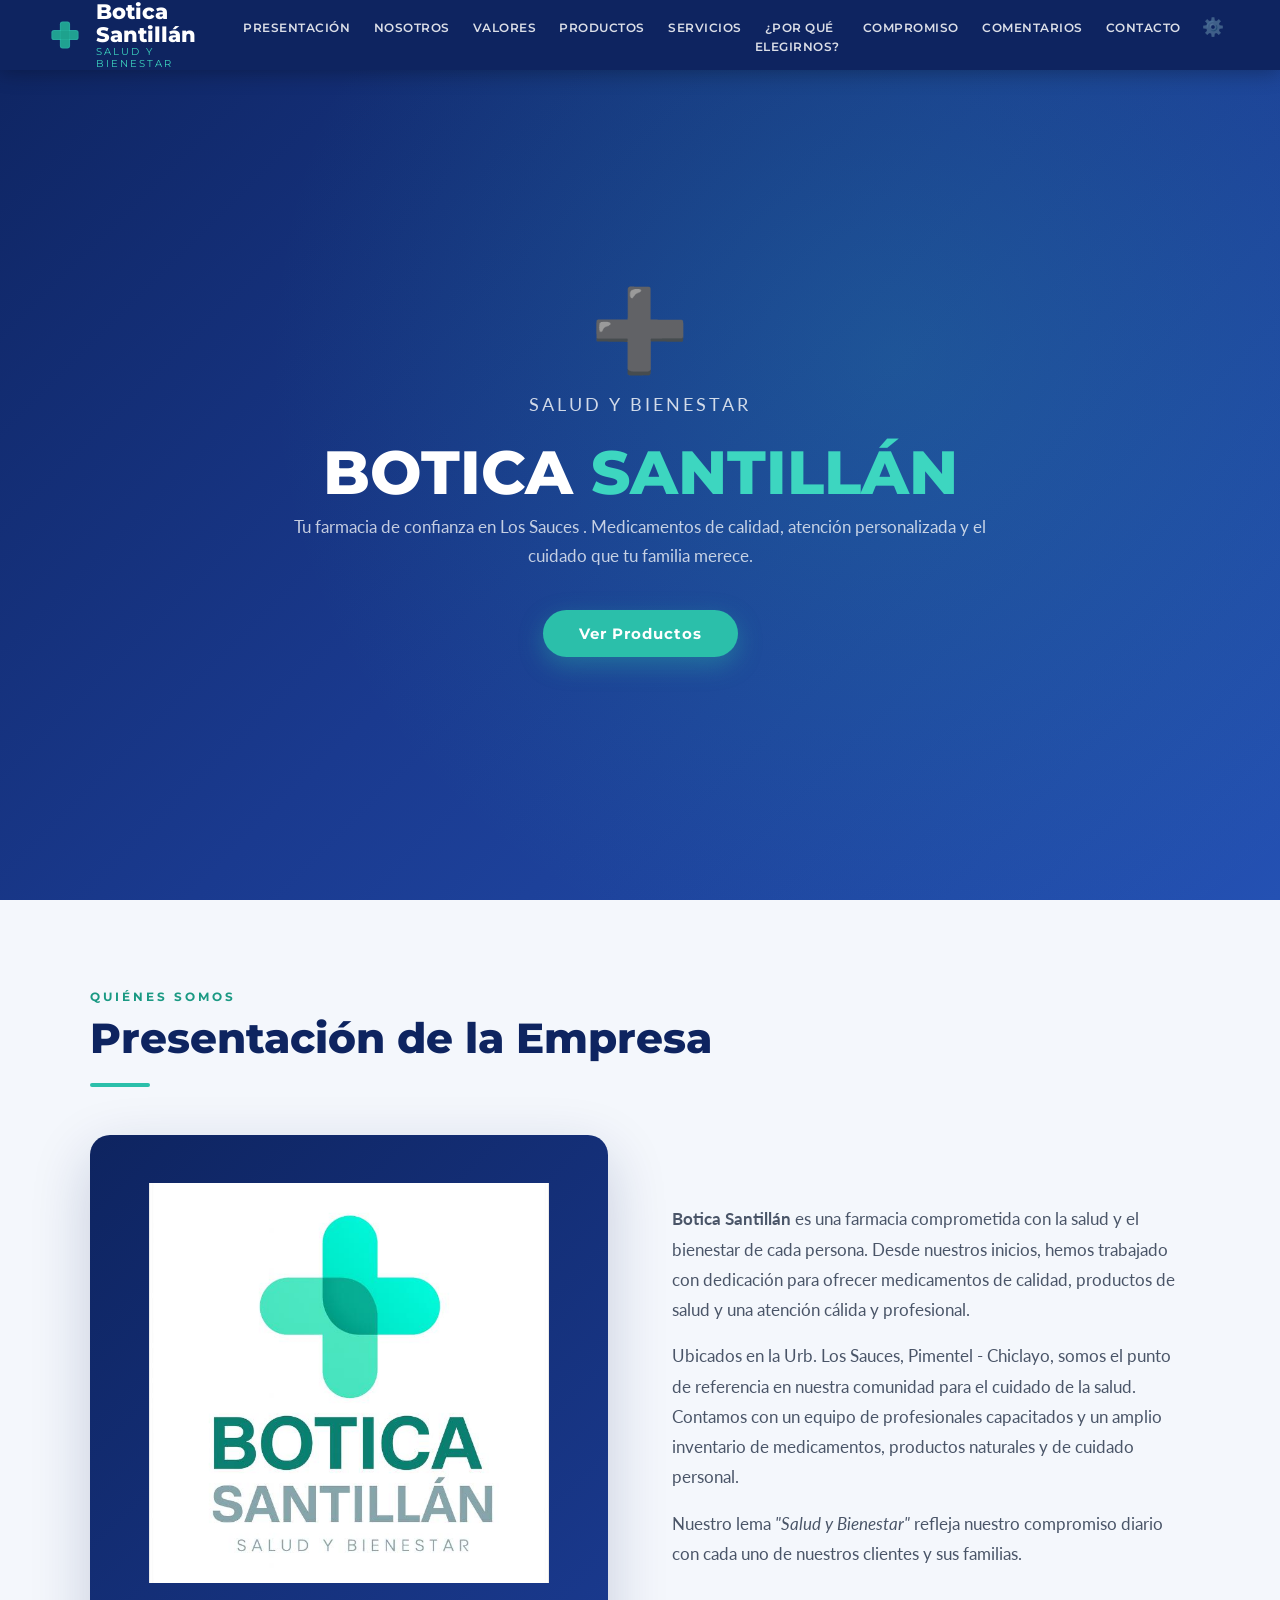
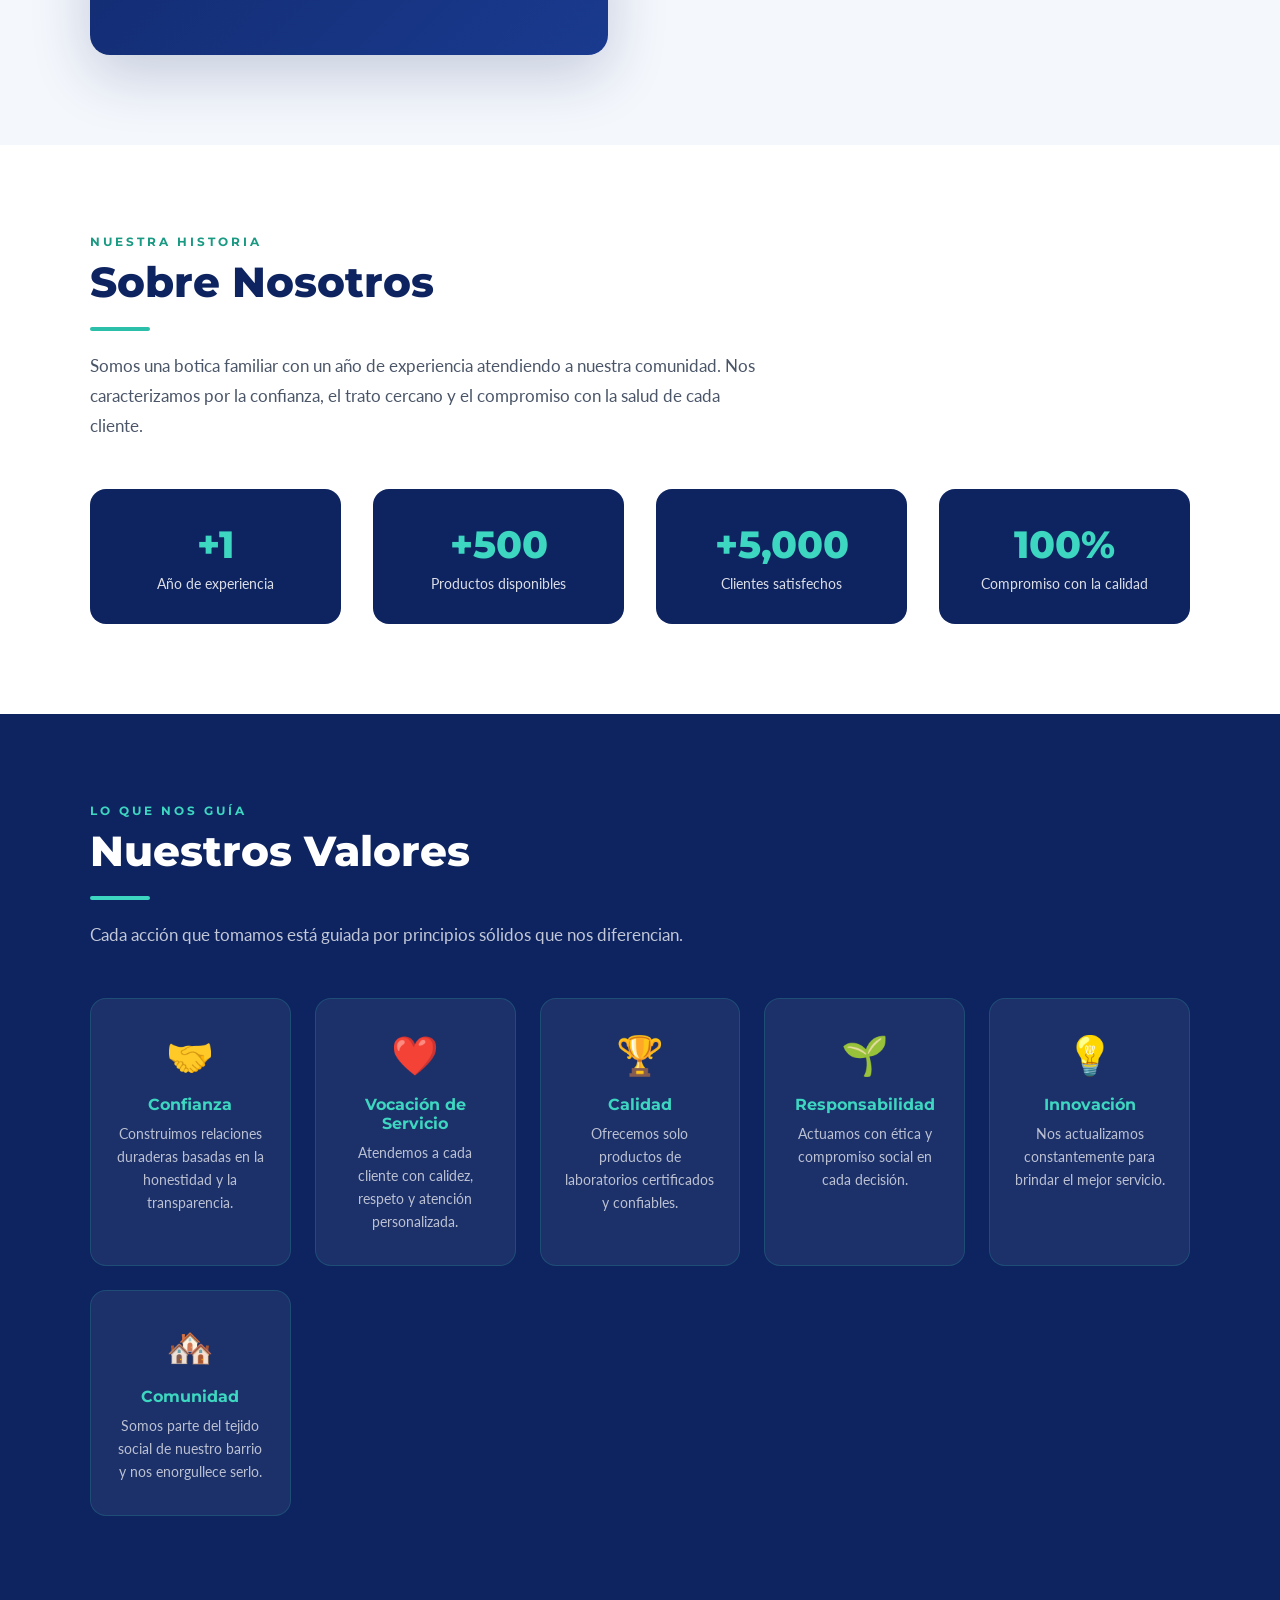
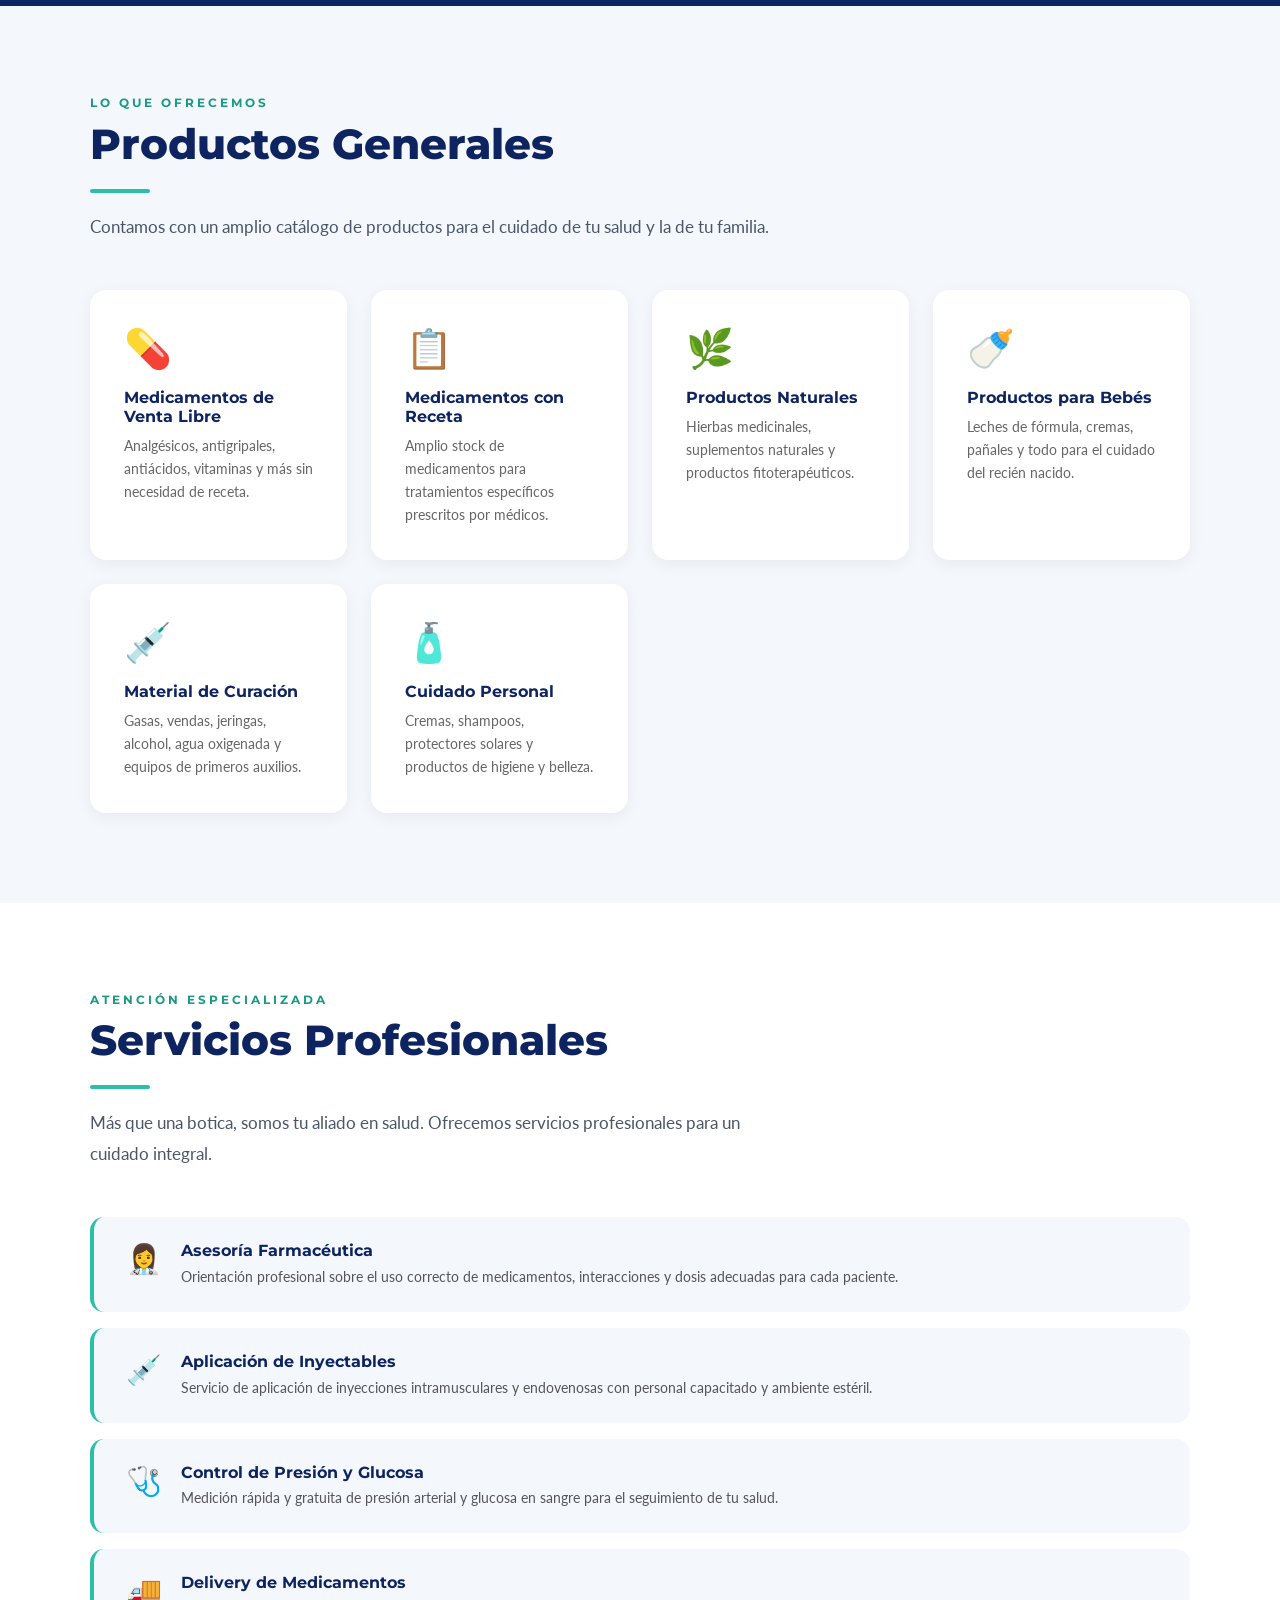
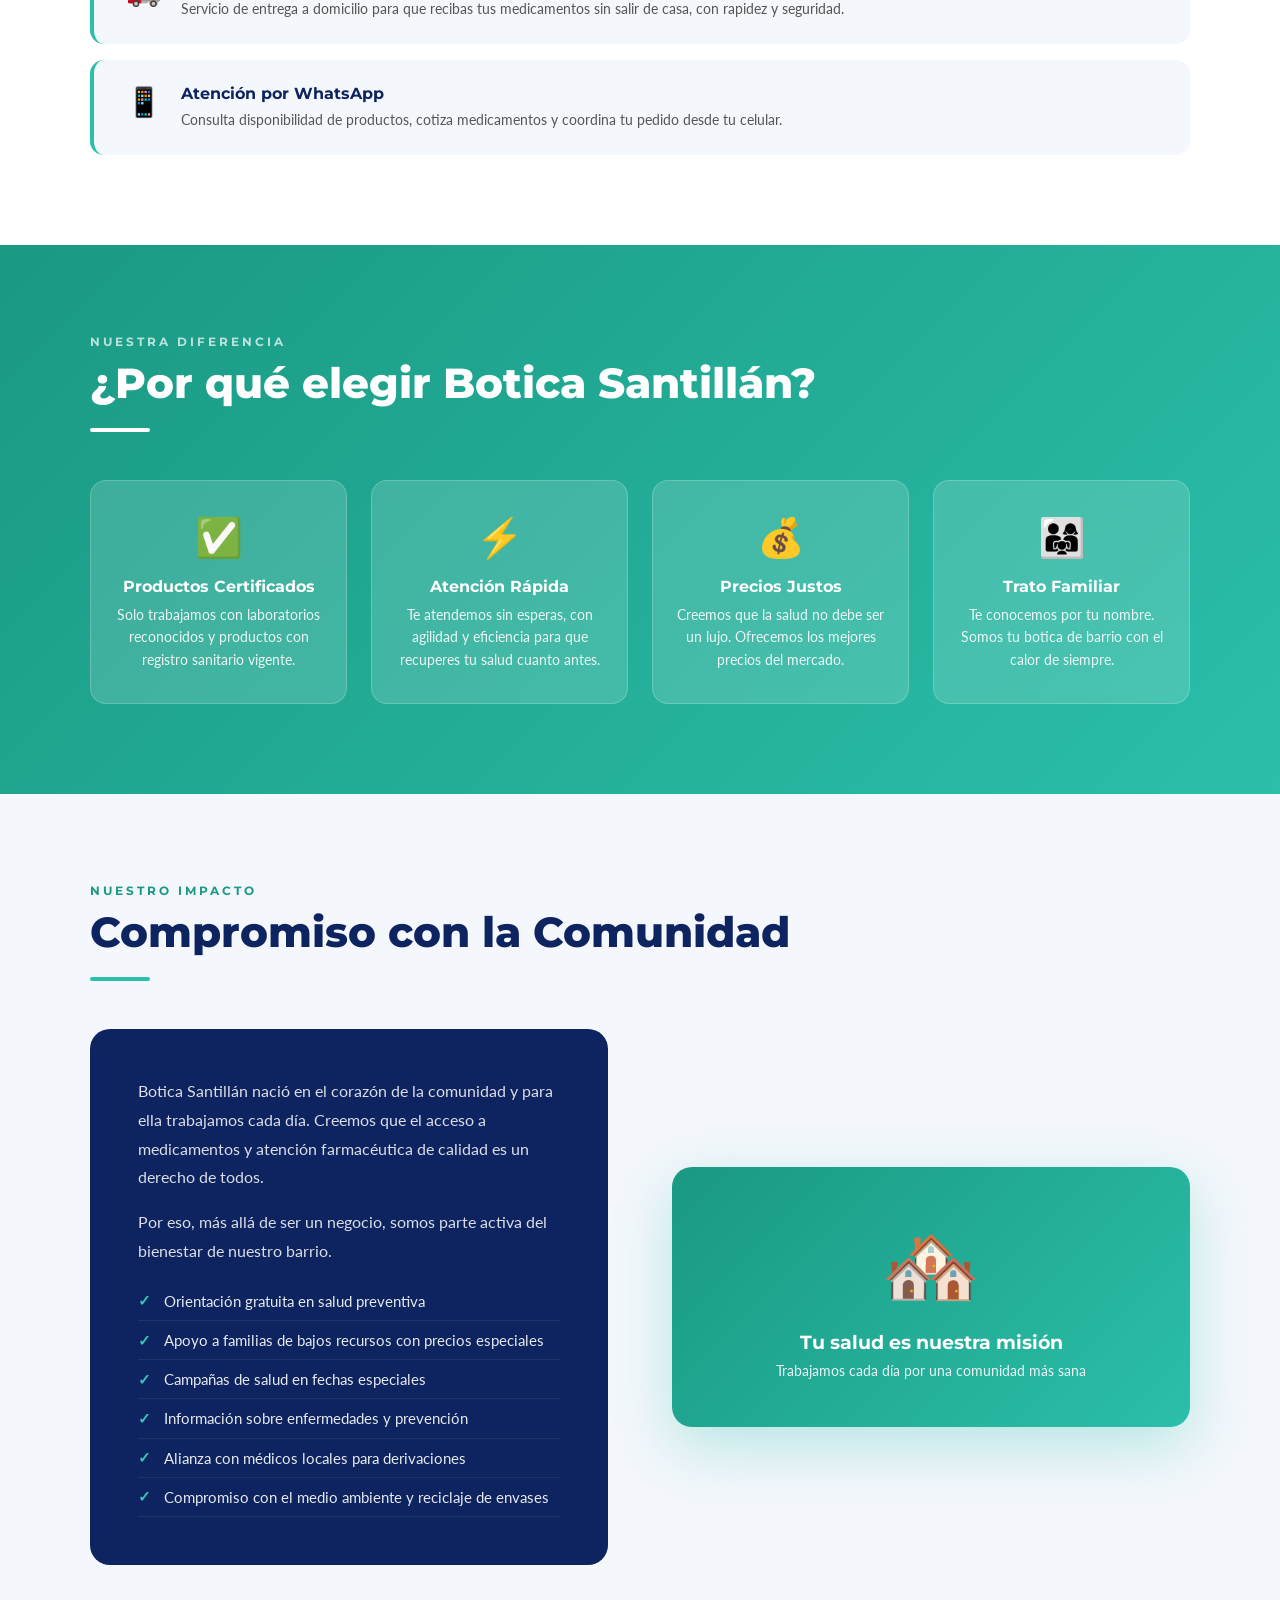
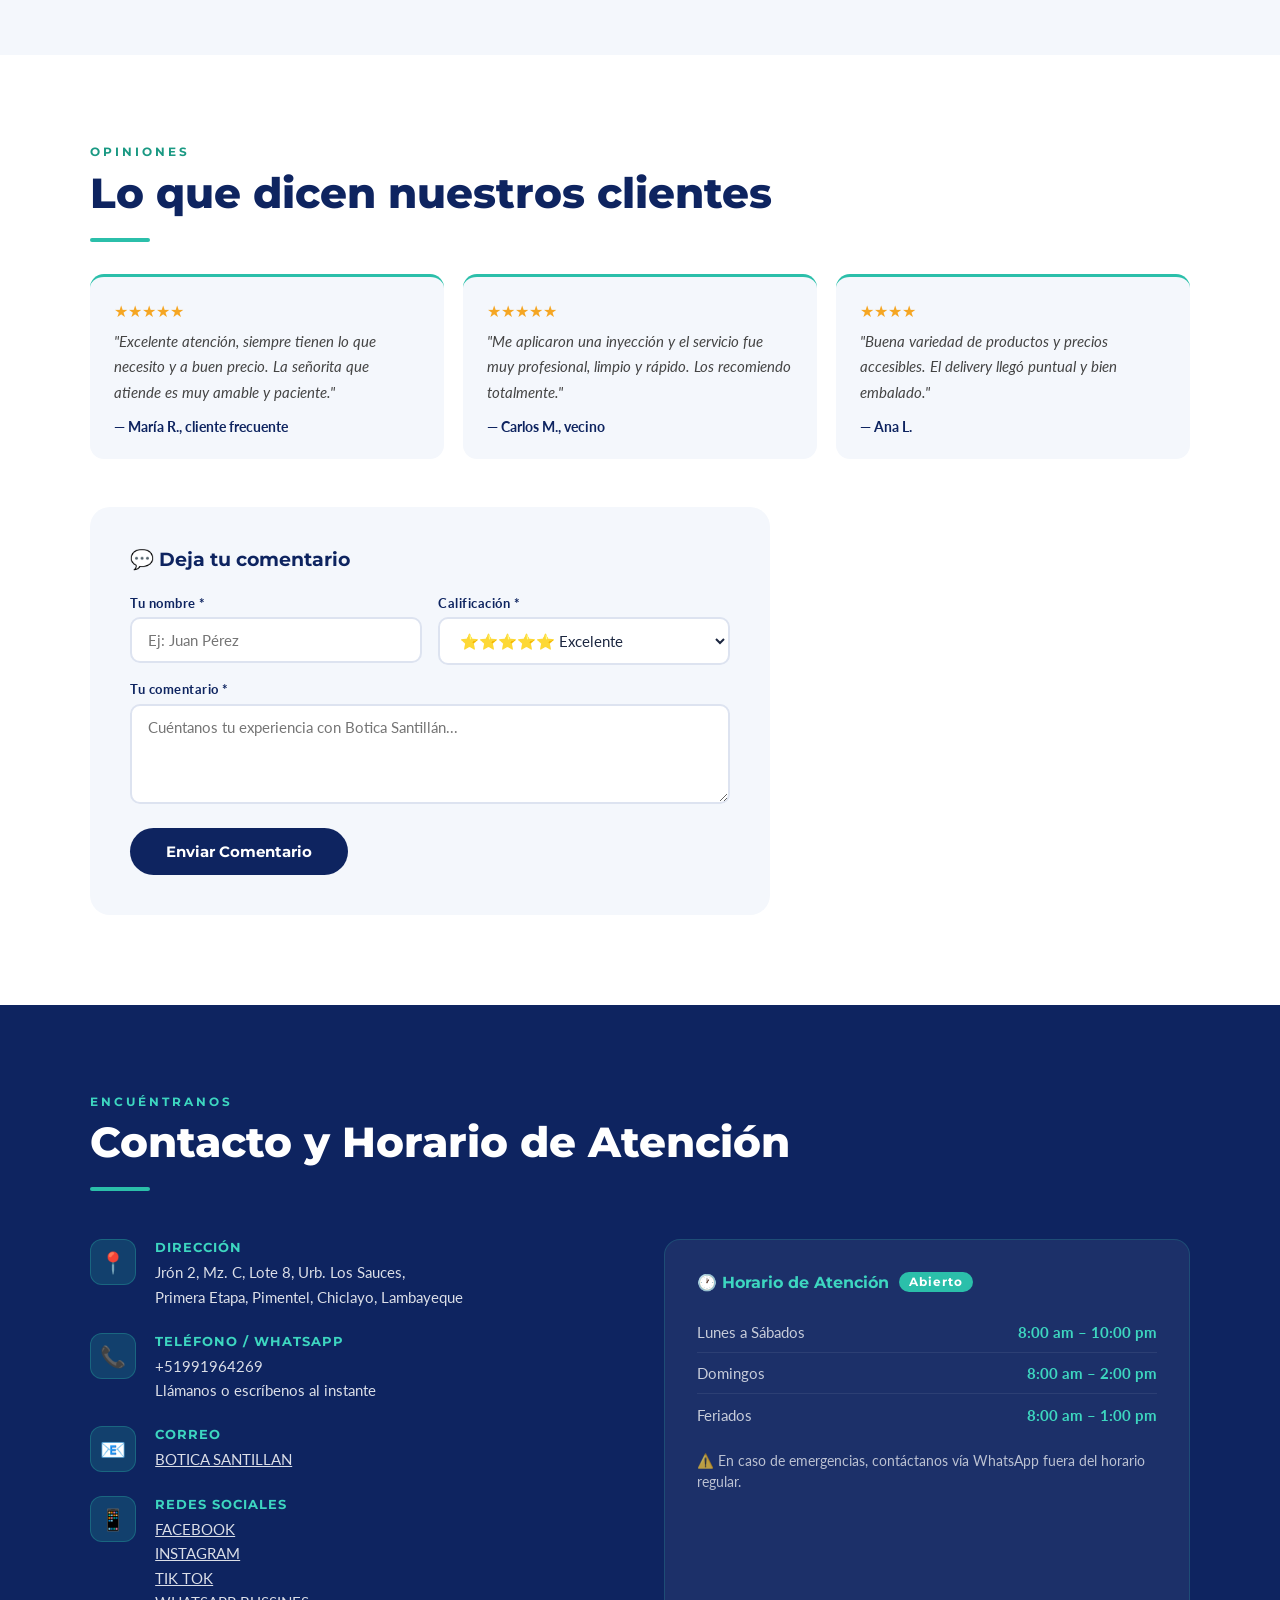
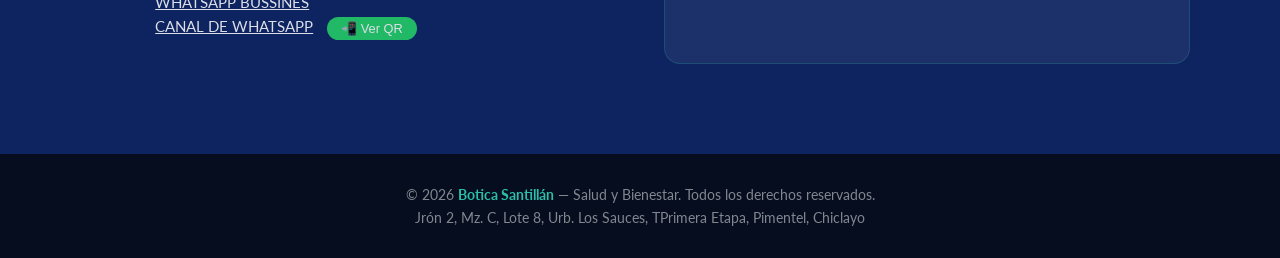
==== commit 32905f6f: "Add files via upload" ====
--- a/index.html
+++ b/index.html
@@ -37,6 +37,7 @@
       <li><a href="#compromiso">Compromiso</a></li>
       <li><a href="#comentarios">Comentarios</a></li>
       <li><a href="#contacto">Contacto</a></li>
+      <li><a href="productosadministrador.html" class="nav-admin-btn" title="Panel Administrador">⚙️</a></li>
     </ul>
   </nav>
 
@@ -475,6 +476,6 @@
     </div>
   </div>
 
-  <script src="script.js"></script>
+  <script type="module" src="script.js"></script>
 </body>
-</html>+</html>
--- a/estilos.css
+++ b/estilos.css
@@ -100,6 +100,21 @@
   color: var(--white);
 }
 
+/* Tuerca Admin */
+.nav-admin-btn {
+  font-size: 1.1rem !important;
+  padding: 6px 8px !important;
+  opacity: 0.5;
+  transition: opacity 0.2s, transform 0.3s !important;
+  text-transform: none !important;
+  letter-spacing: 0 !important;
+}
+.nav-admin-btn:hover {
+  background: transparent !important;
+  opacity: 1;
+  transform: rotate(60deg);
+}
+
 /* ════════════════════════════════════════
    SECCIONES — ESTILOS COMUNES
 ════════════════════════════════════════ */
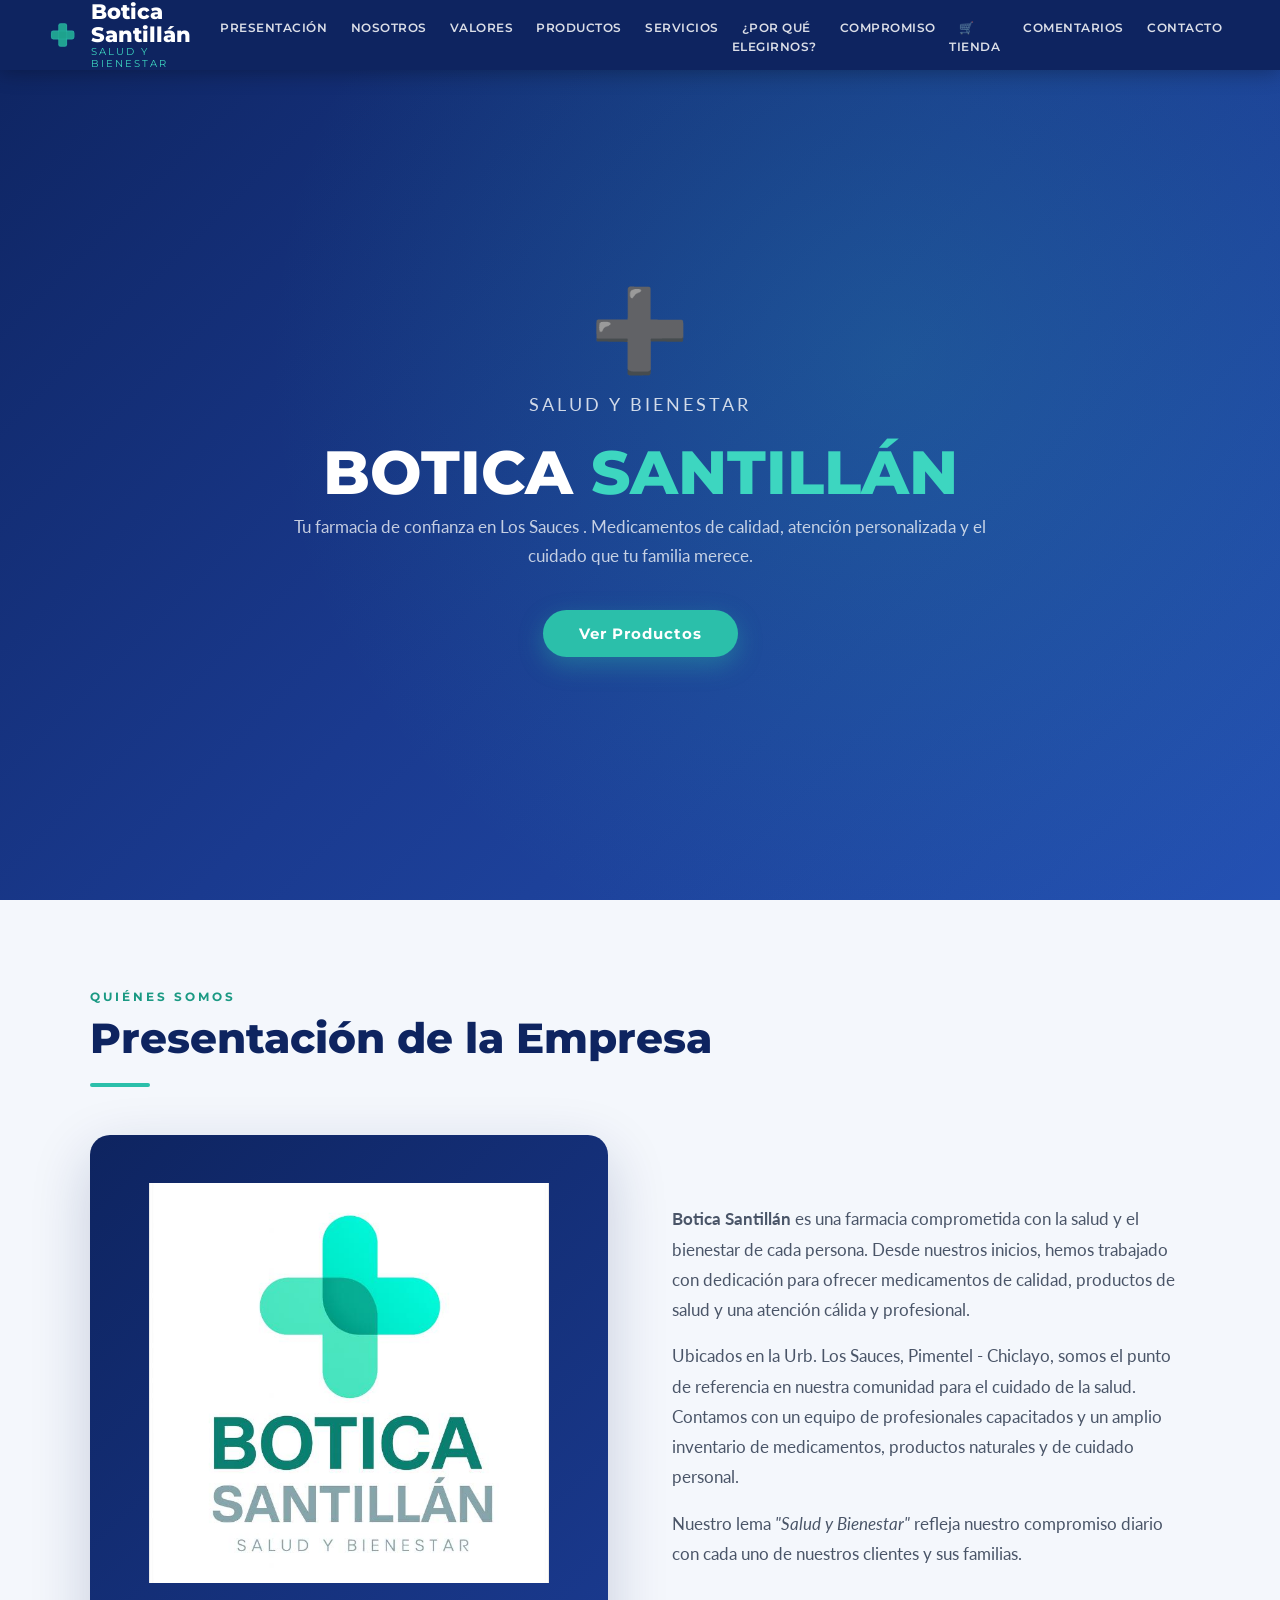
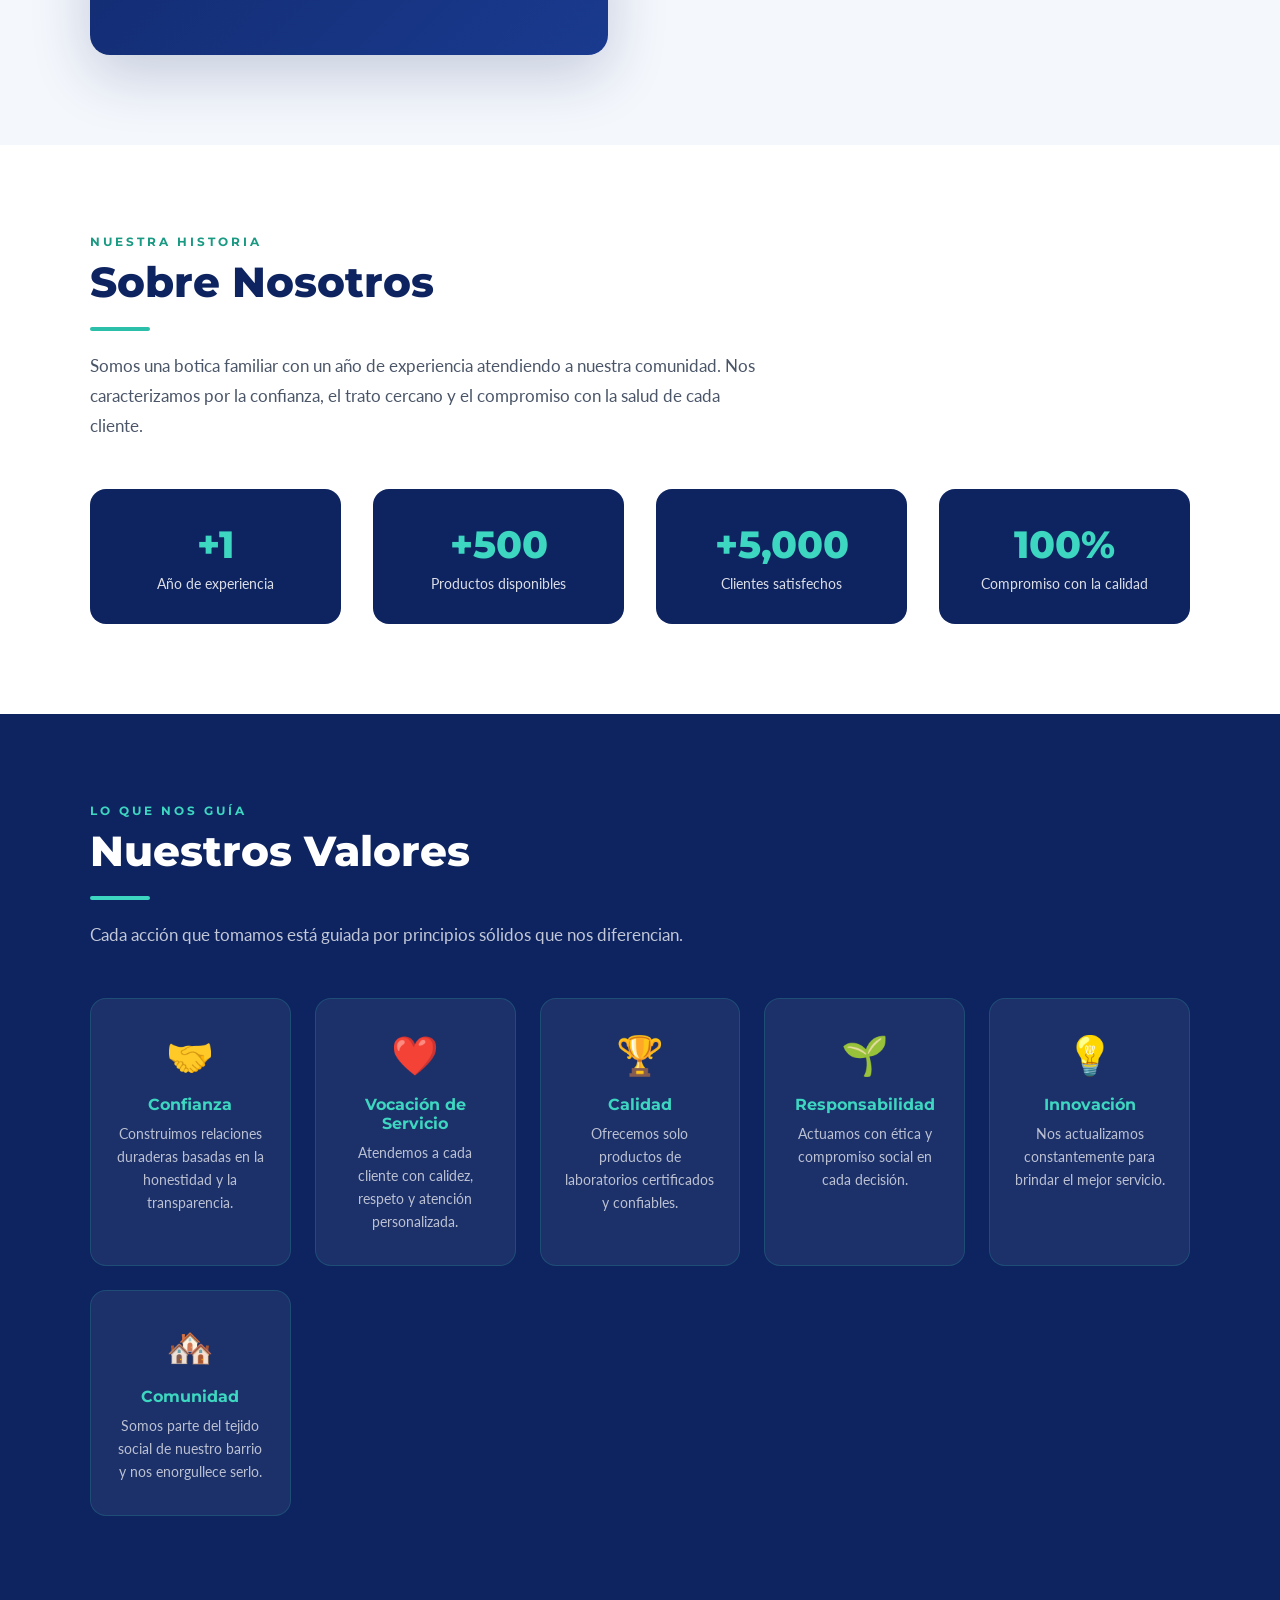
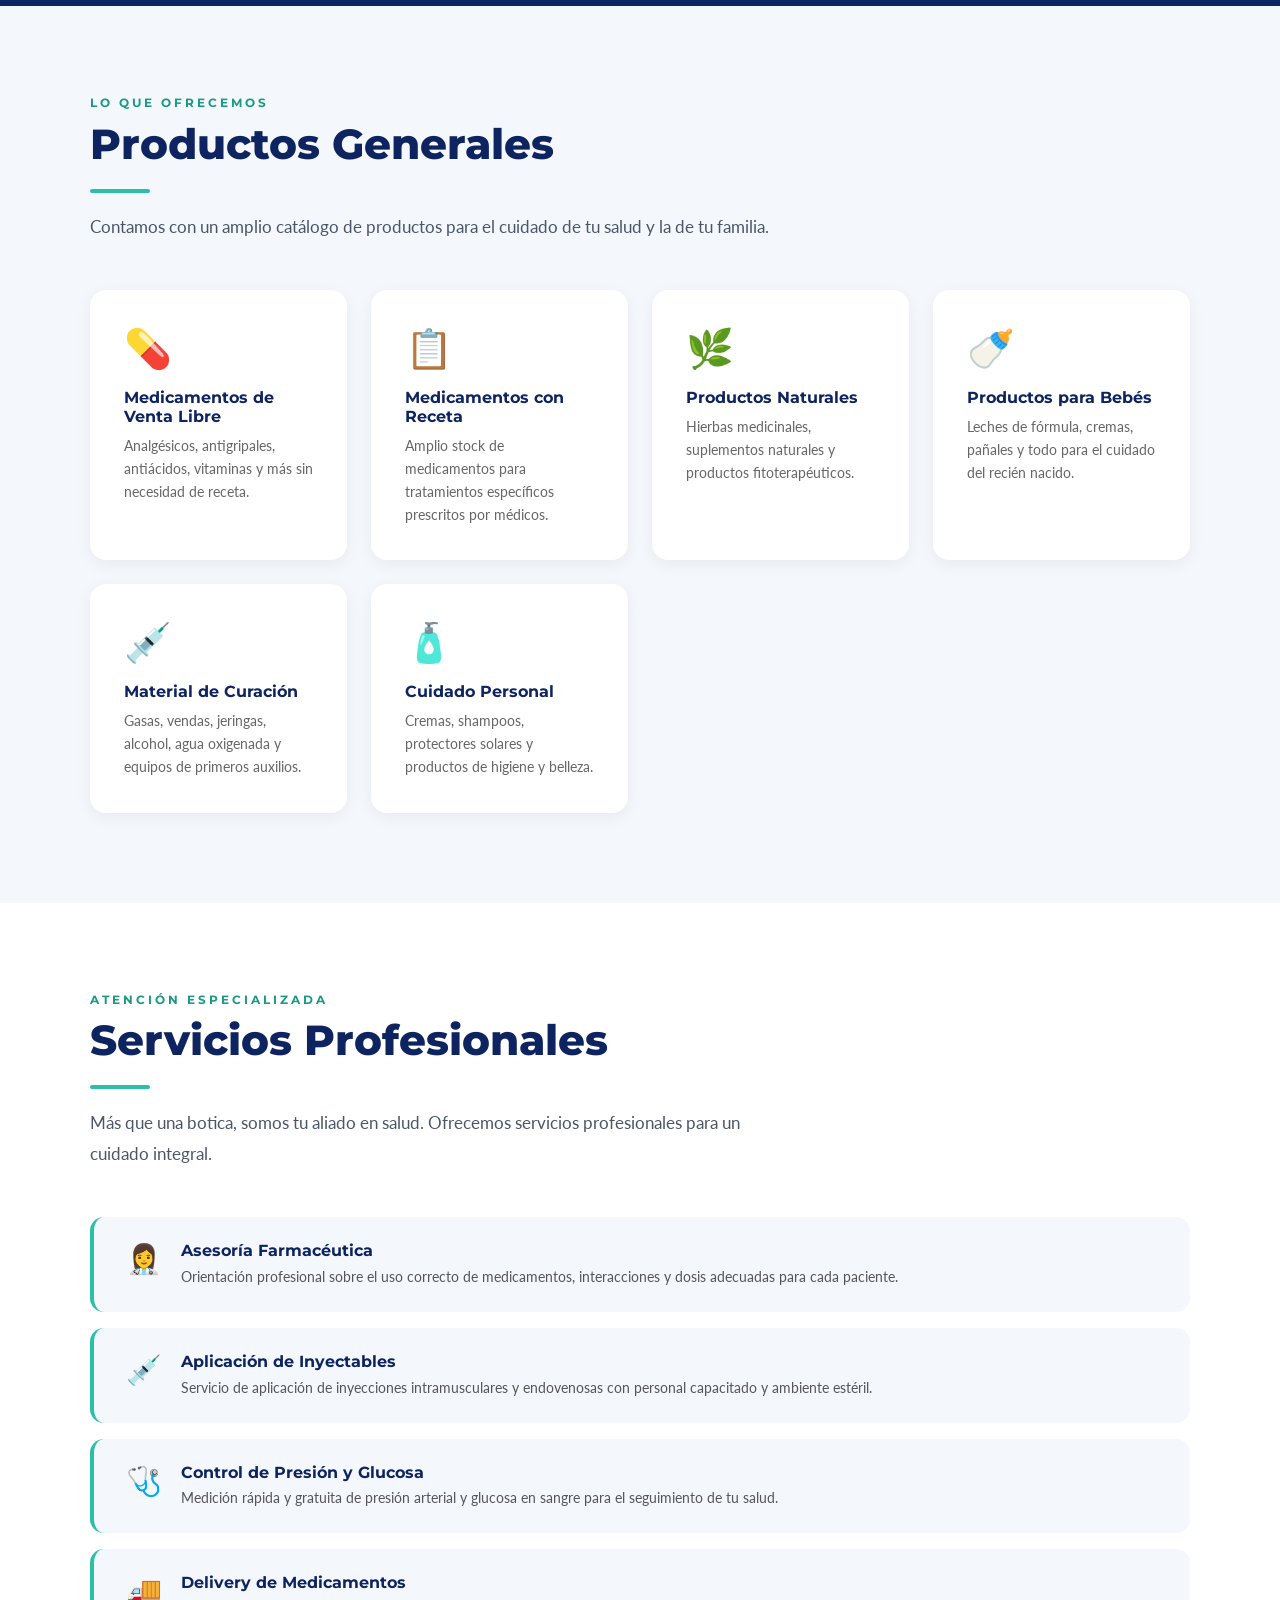
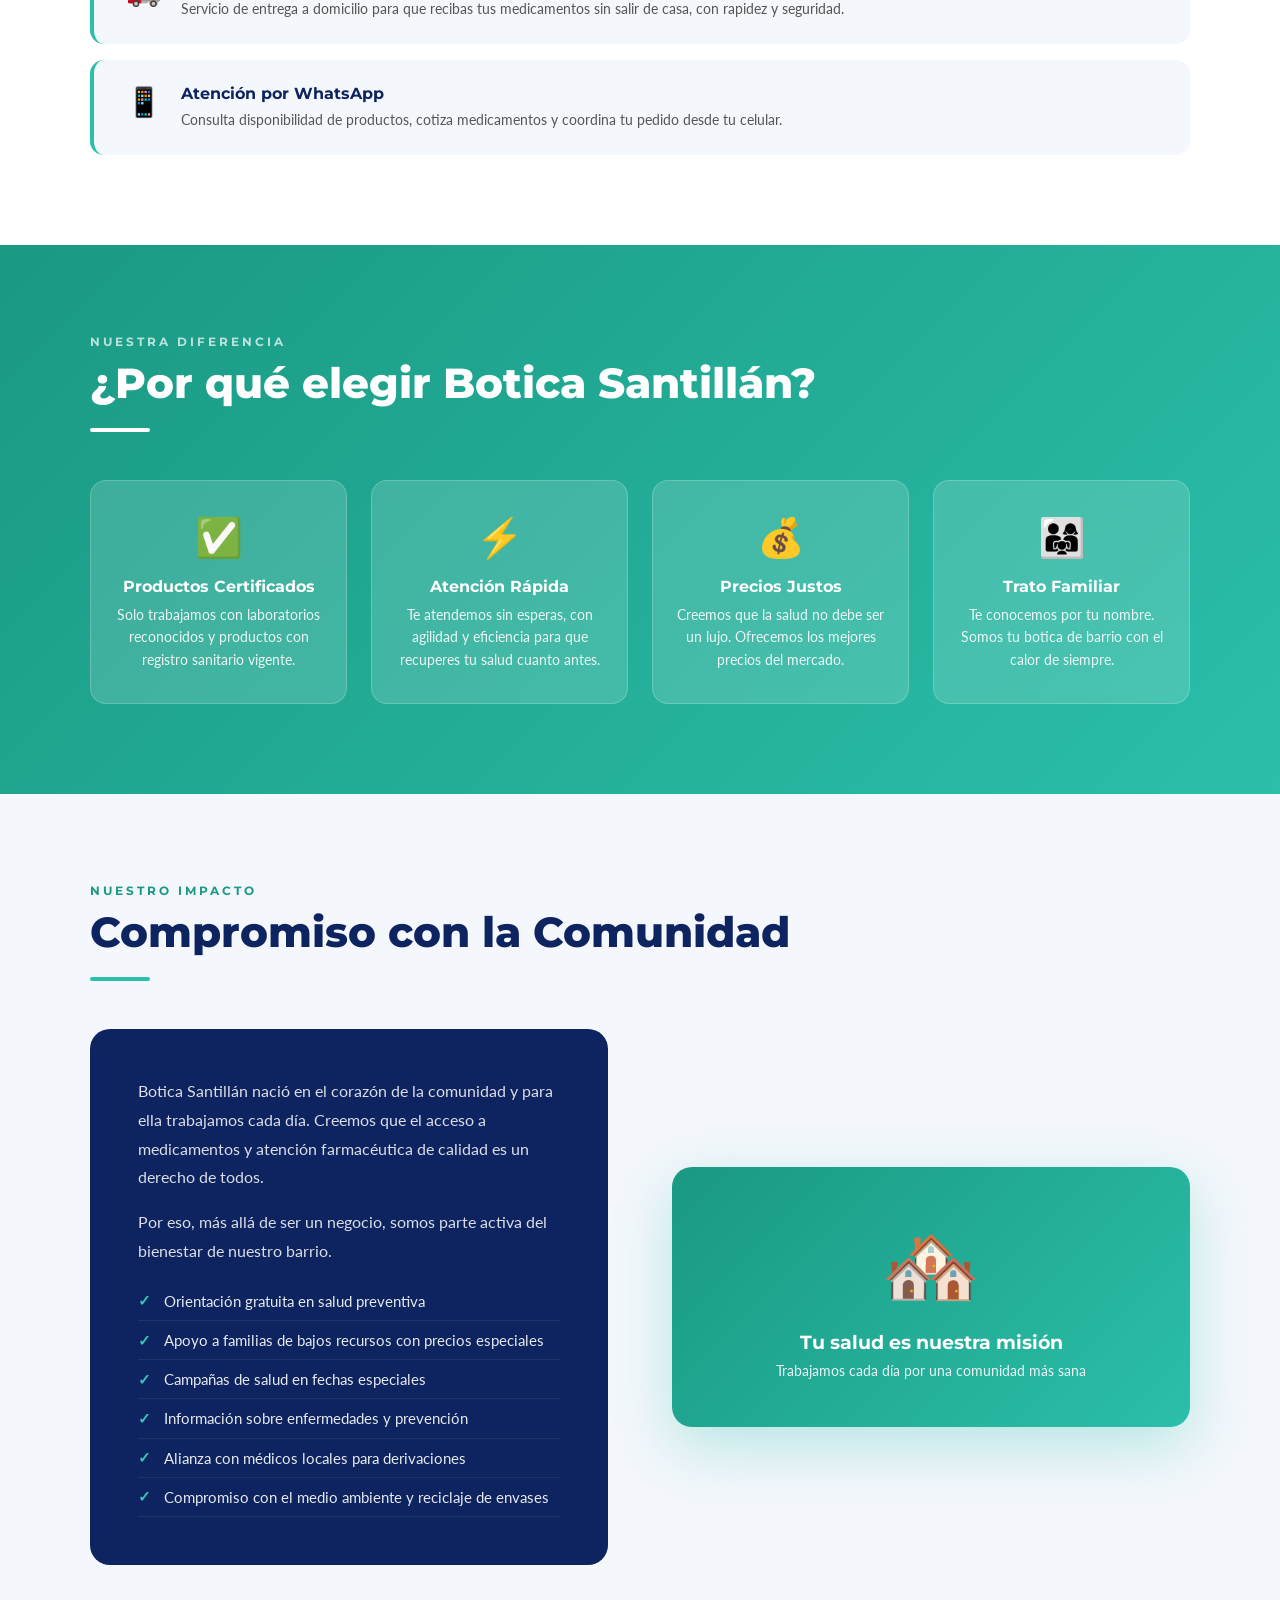
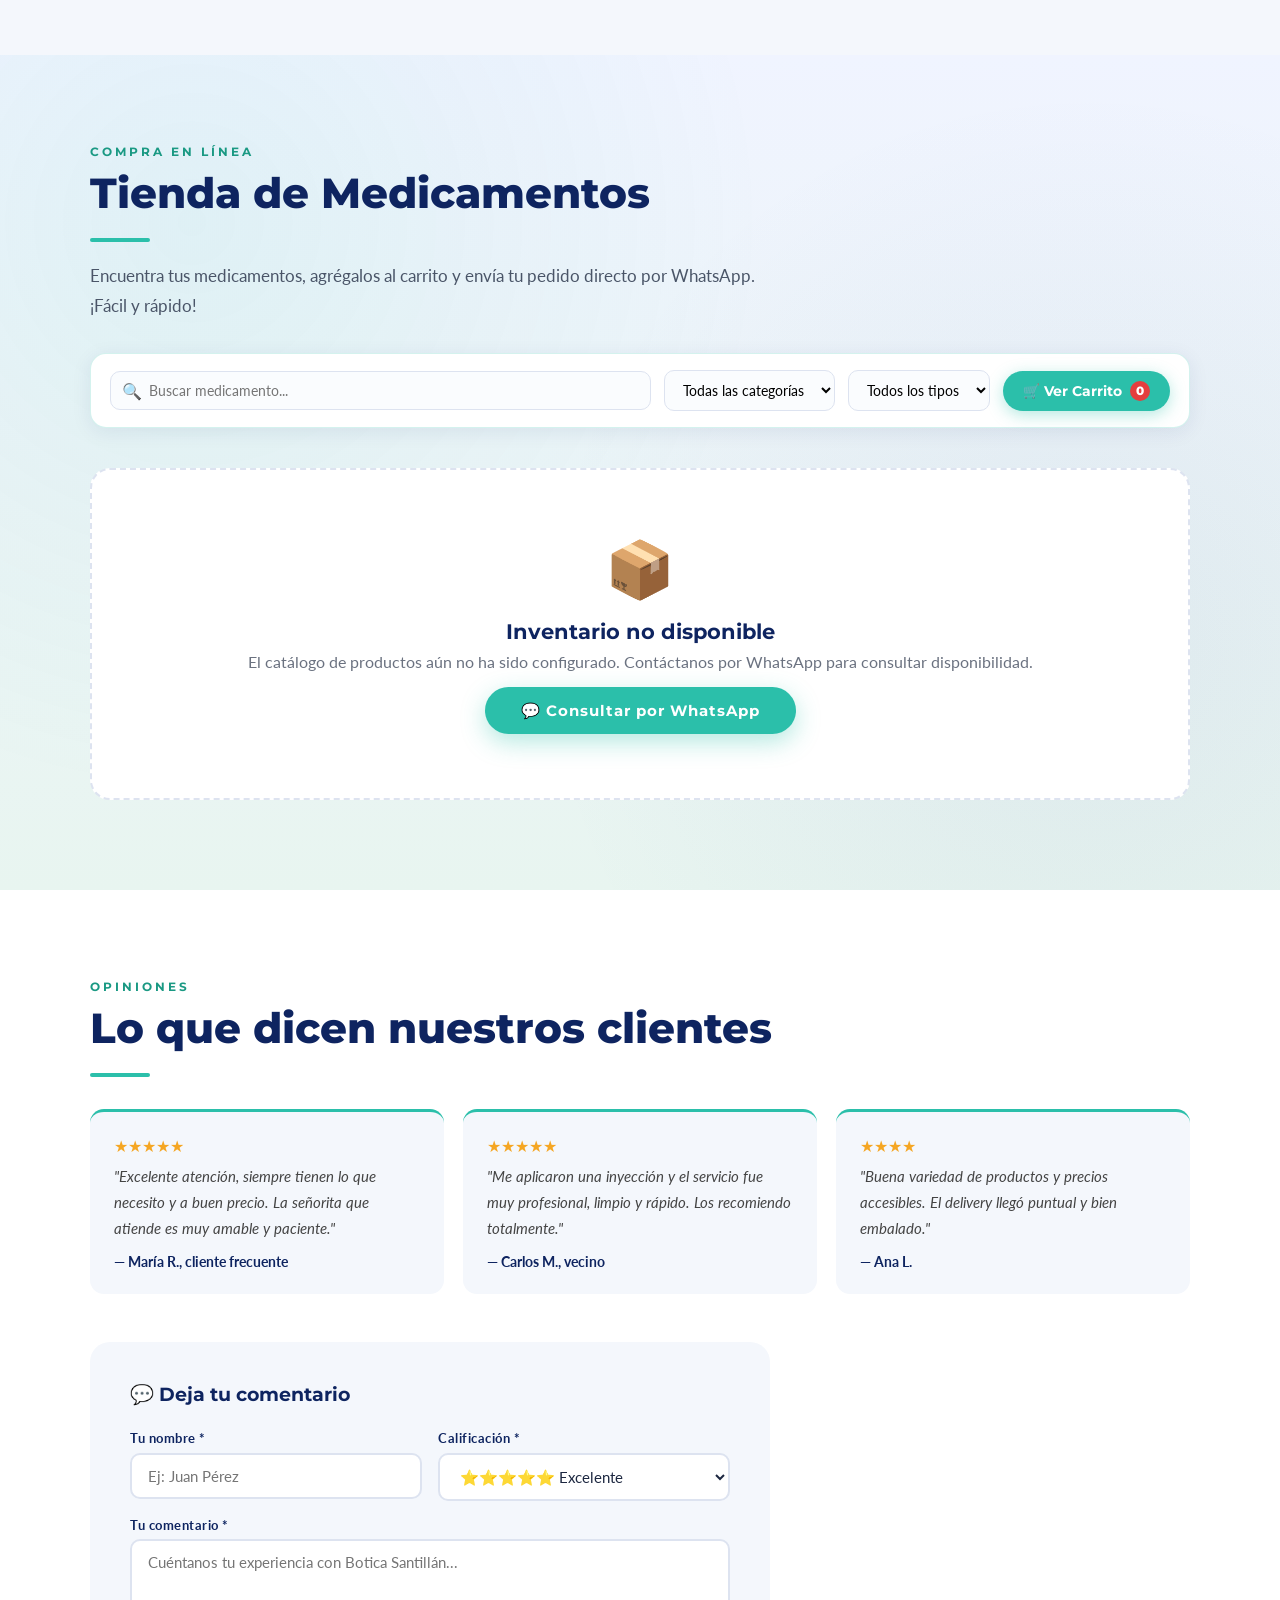
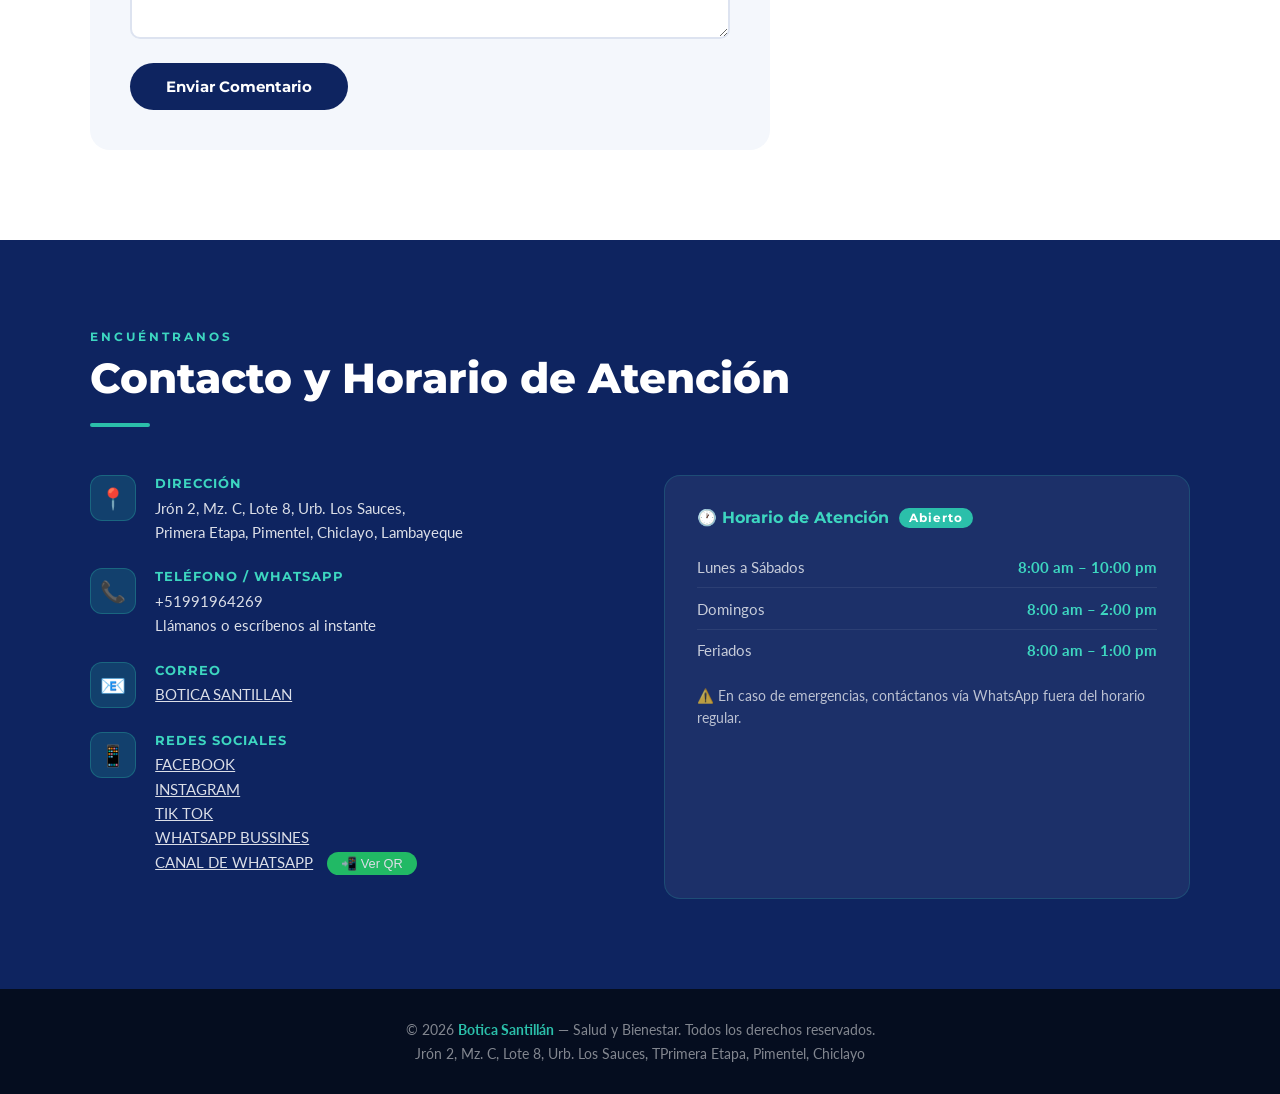
==== commit 6b33c8a3: "Add files via upload" ====
--- a/index.html
+++ b/index.html
@@ -35,9 +35,9 @@
       <li><a href="#servicios">Servicios</a></li>
       <li><a href="#elegir">¿Por qué elegirnos?</a></li>
       <li><a href="#compromiso">Compromiso</a></li>
+      <li><a href="#tienda" class="nav-tienda">🛒 Tienda</a></li>
       <li><a href="#comentarios">Comentarios</a></li>
       <li><a href="#contacto">Contacto</a></li>
-      <li><a href="productosadministrador.html" class="nav-admin-btn" title="Panel Administrador">⚙️</a></li>
     </ul>
   </nav>
 
@@ -321,6 +321,151 @@
   </section>
 
   <!-- ══════════════════════════════
+     TIENDA EN LÍNEA
+══════════════════════════════ -->
+  <section id="tienda">
+    <div class="tienda-bg-pattern"></div>
+    <div class="section-inner" style="position:relative;z-index:1;">
+      <div class="section-tag">Compra en línea</div>
+      <h2 class="section-title">Tienda de Medicamentos</h2>
+      <div class="divider"></div>
+      <p class="section-desc">Encuentra tus medicamentos, agrégalos al carrito y envía tu pedido directo por WhatsApp. ¡Fácil y rápido!</p>
+
+      <!-- BARRA BÚSQUEDA Y FILTROS -->
+      <div class="tienda-filtros">
+        <div class="tienda-search-wrap">
+          <span class="tienda-search-icon">🔍</span>
+          <input type="text" id="tienda-buscar" placeholder="Buscar medicamento..." oninput="tiendaFiltrar()" autocomplete="off">
+        </div>
+        <select id="tienda-seccion" onchange="tiendaFiltrar()">
+          <option value="">Todas las categorías</option>
+          <option>Analgésicos</option>
+          <option>Antibióticos</option>
+          <option>Vitaminas</option>
+          <option>Gastroenterología</option>
+          <option>Cardiovascular</option>
+          <option>Respiratorio</option>
+          <option>Dermatología</option>
+          <option>Diabetes</option>
+          <option>Otros</option>
+        </select>
+        <select id="tienda-tipo" onchange="tiendaFiltrar()">
+          <option value="">Todos los tipos</option>
+          <option value="generico">Genérico</option>
+          <option value="comercial">Comercial</option>
+        </select>
+        <button class="tienda-btn-carrito-float" onclick="tiendaAbrirCarrito()">
+          🛒 Ver Carrito <span class="carrito-badge" id="carrito-badge">0</span>
+        </button>
+      </div>
+
+      <!-- ESTADO VACÍO / CATÁLOGO -->
+      <div id="tienda-empty" style="display:none" class="tienda-empty-state">
+        <div class="tienda-empty-icon">📦</div>
+        <h3>Inventario no disponible</h3>
+        <p>El catálogo de productos aún no ha sido configurado. Contáctanos por WhatsApp para consultar disponibilidad.</p>
+        <a href="https://wa.me/+51922370933" target="_blank" class="btn-primary" style="margin-top:1rem;display:inline-block">💬 Consultar por WhatsApp</a>
+      </div>
+
+      <!-- GRID DE PRODUCTOS -->
+      <div class="tienda-grid" id="tienda-grid"></div>
+
+      <!-- PAGINACIÓN / MÁS RESULTADOS -->
+      <div id="tienda-mas-wrap" style="text-align:center;margin-top:2rem;display:none">
+        <button class="tienda-btn-mas" id="tienda-btn-mas" onclick="tiendaMostrarMas()">Ver más productos ↓</button>
+      </div>
+    </div>
+  </section>
+
+  <!-- ══════════════════════════════
+     MODAL CARRITO DE COMPRAS
+══════════════════════════════ -->
+  <div id="modal-carrito" class="carrito-overlay" onclick="if(event.target===this)tiendaCerrarCarrito()">
+    <div class="carrito-panel">
+      <div class="carrito-header">
+        <div>
+          <h2>🛒 Tu Carrito</h2>
+          <p id="carrito-count-label">0 productos</p>
+        </div>
+        <button class="carrito-close" onclick="tiendaCerrarCarrito()">✕</button>
+      </div>
+
+      <!-- ITEMS DEL CARRITO -->
+      <div class="carrito-items" id="carrito-items">
+        <div class="carrito-vacio" id="carrito-vacio">
+          <div style="font-size:3rem">🛒</div>
+          <p>Tu carrito está vacío</p>
+          <span>Agrega productos desde el catálogo</span>
+        </div>
+      </div>
+
+      <!-- TOTAL -->
+      <div class="carrito-total-wrap" id="carrito-total-wrap" style="display:none">
+        <div class="carrito-subtotal">
+          <span>Subtotal estimado:</span>
+          <strong id="carrito-total-monto">S/ 0.00</strong>
+        </div>
+        <p class="carrito-aviso">⚠️ Los precios son referenciales. El monto final será confirmado por nuestro equipo.</p>
+      </div>
+
+      <!-- FORMULARIO DE DATOS -->
+      <div class="carrito-form" id="carrito-form" style="display:none">
+        <h3>📋 Tus datos para el pedido</h3>
+        <div class="carrito-form-grid">
+          <div class="carrito-fg">
+            <label>Nombre completo *</label>
+            <input type="text" id="ped-nombre" placeholder="Ej: Juan Pérez García">
+          </div>
+          <div class="carrito-fg">
+            <label>Celular / WhatsApp *</label>
+            <input type="tel" id="ped-celular" placeholder="Ej: 999 888 777">
+          </div>
+        </div>
+        <div class="carrito-fg">
+          <label>Dirección de entrega <span style="opacity:.6">(opcional si recoge en tienda)</span></label>
+          <input type="text" id="ped-direccion" placeholder="Ej: Av. Los Laureles 123, Pimentel">
+        </div>
+        <div class="carrito-form-grid">
+          <div class="carrito-fg">
+            <label>Tipo de entrega</label>
+            <select id="ped-entrega">
+              <option value="delivery">🚚 Delivery a domicilio</option>
+              <option value="recojo">🏪 Recojo en tienda</option>
+            </select>
+          </div>
+          <div class="carrito-fg">
+            <label>Método de pago preferido</label>
+            <select id="ped-pago">
+              <option value="efectivo">💵 Efectivo</option>
+              <option value="yape">📱 Yape</option>
+              <option value="mixto">🔀 Yape + Efectivo</option>
+            </select>
+          </div>
+        </div>
+        <div class="carrito-fg">
+          <label>Observaciones adicionales <span style="opacity:.6">(alergias, preferencias, receta, etc.)</span></label>
+          <textarea id="ped-obs" placeholder="Ej: Tengo receta médica, soy alérgico al ibuprofeno, necesito genérico..."></textarea>
+        </div>
+
+        <button class="carrito-btn-enviar" id="btn-enviar-pedido" onclick="tiendaEnviarPedido()">
+          <svg width="20" height="20" viewBox="0 0 24 24" fill="currentColor"><path d="M17.472 14.382c-.297-.149-1.758-.867-2.03-.967-.273-.099-.471-.148-.67.15-.197.297-.767.966-.94 1.164-.173.199-.347.223-.644.075-.297-.15-1.255-.463-2.39-1.475-.883-.788-1.48-1.761-1.653-2.059-.173-.297-.018-.458.13-.606.134-.133.298-.347.446-.52.149-.174.198-.298.298-.497.099-.198.05-.371-.025-.52-.075-.149-.669-1.612-.916-2.207-.242-.579-.487-.5-.669-.51-.173-.008-.371-.01-.57-.01-.198 0-.52.074-.792.372-.272.297-1.04 1.016-1.04 2.479 0 1.462 1.065 2.875 1.213 3.074.149.198 2.096 3.2 5.077 4.487.709.306 1.262.489 1.694.625.712.227 1.36.195 1.871.118.571-.085 1.758-.719 2.006-1.413.248-.694.248-1.289.173-1.413-.074-.124-.272-.198-.57-.347m-5.421 7.403h-.004a9.87 9.87 0 01-5.031-1.378l-.361-.214-3.741.982.998-3.648-.235-.374a9.86 9.86 0 01-1.51-5.26c.001-5.45 4.436-9.884 9.888-9.884 2.64 0 5.122 1.03 6.988 2.898a9.825 9.825 0 012.893 6.994c-.003 5.45-4.437 9.884-9.885 9.884m8.413-18.297A11.815 11.815 0 0012.05 0C5.495 0 .16 5.335.157 11.892c0 2.096.547 4.142 1.588 5.945L.057 24l6.305-1.654a11.882 11.882 0 005.683 1.448h.005c6.554 0 11.89-5.335 11.893-11.893a11.821 11.821 0 00-3.48-8.413z"/></svg>
+          Enviar pedido por WhatsApp
+        </button>
+        <p class="carrito-wsp-aviso">Serás redirigido a WhatsApp con tu pedido completo listo para enviar.</p>
+      </div>
+
+      <!-- BTN PROCEDER -->
+      <div id="carrito-footer-btns" class="carrito-footer-btns" style="display:none">
+        <button class="carrito-btn-limpiar" onclick="tiendaLimpiarCarrito()">🗑 Vaciar carrito</button>
+        <button class="carrito-btn-proceder" onclick="tiendaMostrarFormulario()">Completar pedido →</button>
+      </div>
+    </div>
+  </div>
+
+  <!-- TOAST NOTIFICACIÓN -->
+  <div id="tienda-toast" class="tienda-toast"></div>
+
+  <!-- ══════════════════════════════
      COMENTARIOS DE CLIENTES
 ══════════════════════════════ -->
   <section id="comentarios">
@@ -477,5 +622,1040 @@
   </div>
 
   <script type="module" src="script.js"></script>
+
+  <!-- ══════════════════════ TIENDA ESTILOS ══════════════════════ -->
+  <style>
+  /* ─── SECCIÓN TIENDA ─── */
+  #tienda {
+    background: linear-gradient(180deg, #f0f4ff 0%, #e8f5f0 100%);
+    position: relative;
+    overflow: hidden;
+  }
+  .tienda-bg-pattern {
+    position: absolute;
+    inset: 0;
+    background-image:
+      radial-gradient(circle at 15% 20%, rgba(43,191,170,0.08) 0%, transparent 45%),
+      radial-gradient(circle at 85% 70%, rgba(26,58,143,0.06) 0%, transparent 45%);
+    pointer-events: none;
+  }
+
+  /* ─── FILTROS ─── */
+  .tienda-filtros {
+    display: flex;
+    gap: 0.8rem;
+    flex-wrap: wrap;
+    align-items: center;
+    margin: 2rem 0 2.5rem;
+    background: #fff;
+    padding: 1rem 1.2rem;
+    border-radius: 16px;
+    box-shadow: 0 4px 20px rgba(14,36,96,0.08);
+    border: 1px solid rgba(43,191,170,0.2);
+  }
+  .tienda-search-wrap {
+    position: relative;
+    flex: 1;
+    min-width: 220px;
+  }
+  .tienda-search-icon {
+    position: absolute;
+    left: 12px;
+    top: 50%;
+    transform: translateY(-50%);
+    font-size: 1rem;
+    pointer-events: none;
+  }
+  #tienda-buscar {
+    width: 100%;
+    padding: 10px 14px 10px 38px;
+    border: 1.5px solid #dde3f0;
+    border-radius: 10px;
+    font-size: 0.9rem;
+    font-family: 'Lato', sans-serif;
+    outline: none;
+    transition: border-color 0.2s;
+    background: #fafcfe;
+  }
+  #tienda-buscar:focus { border-color: #2bbfaa; background: #fff; }
+  .tienda-filtros select {
+    padding: 10px 14px;
+    border: 1.5px solid #dde3f0;
+    border-radius: 10px;
+    font-family: 'Lato', sans-serif;
+    font-size: 0.88rem;
+    background: #fafcfe;
+    outline: none;
+    cursor: pointer;
+    transition: border-color 0.2s;
+  }
+  .tienda-filtros select:focus { border-color: #2bbfaa; }
+
+  /* ─── BTN CARRITO FLOTANTE ─── */
+  .tienda-btn-carrito-float {
+    position: relative;
+    background: var(--teal, #2bbfaa);
+    color: #fff;
+    border: none;
+    padding: 10px 20px;
+    border-radius: 50px;
+    font-family: 'Montserrat', sans-serif;
+    font-weight: 700;
+    font-size: 0.85rem;
+    cursor: pointer;
+    transition: all 0.25s;
+    box-shadow: 0 4px 16px rgba(43,191,170,0.35);
+    white-space: nowrap;
+    display: flex;
+    align-items: center;
+    gap: 8px;
+  }
+  .tienda-btn-carrito-float:hover { background: #1a9983; transform: translateY(-2px); }
+  .carrito-badge {
+    background: #e53e3e;
+    color: #fff;
+    border-radius: 50%;
+    width: 20px;
+    height: 20px;
+    font-size: 0.72rem;
+    font-weight: 800;
+    display: inline-flex;
+    align-items: center;
+    justify-content: center;
+    transition: transform 0.2s;
+  }
+  .carrito-badge.bump { transform: scale(1.4); }
+
+  /* ─── GRID PRODUCTOS ─── */
+  .tienda-grid {
+    display: grid;
+    grid-template-columns: repeat(auto-fill, minmax(240px, 1fr));
+    gap: 1.2rem;
+  }
+
+  /* ─── TARJETA PRODUCTO ─── */
+  .tprod-card {
+    background: #fff;
+    border-radius: 18px;
+    overflow: hidden;
+    box-shadow: 0 2px 12px rgba(14,36,96,0.07);
+    border: 1.5px solid #edf0f7;
+    transition: all 0.28s cubic-bezier(.4,0,.2,1);
+    display: flex;
+    flex-direction: column;
+    position: relative;
+  }
+  .tprod-card:hover {
+    transform: translateY(-5px);
+    box-shadow: 0 12px 32px rgba(14,36,96,0.13);
+    border-color: rgba(43,191,170,0.4);
+  }
+  .tprod-card.agotado { opacity: 0.58; pointer-events: none; }
+
+  .tprod-header {
+    background: linear-gradient(135deg, #0e2460 0%, #1a3a8f 60%, #2bbfaa 150%);
+    padding: 1.4rem 1.2rem 1rem;
+    position: relative;
+    min-height: 100px;
+    display: flex;
+    flex-direction: column;
+    justify-content: flex-end;
+  }
+  .tprod-seccion-badge {
+    position: absolute;
+    top: 0.8rem;
+    right: 0.8rem;
+    background: rgba(255,255,255,0.18);
+    color: rgba(255,255,255,0.92);
+    font-size: 0.65rem;
+    font-weight: 700;
+    letter-spacing: 0.5px;
+    padding: 3px 9px;
+    border-radius: 20px;
+    border: 1px solid rgba(255,255,255,0.25);
+    text-transform: uppercase;
+  }
+  .tprod-tipo-badge {
+    position: absolute;
+    top: 0.8rem;
+    left: 0.8rem;
+    font-size: 0.62rem;
+    font-weight: 700;
+    padding: 3px 9px;
+    border-radius: 20px;
+    text-transform: uppercase;
+    letter-spacing: 0.4px;
+  }
+  .tprod-tipo-badge.generico { background: #d1fae5; color: #065f46; }
+  .tprod-tipo-badge.comercial { background: #dbeafe; color: #1e40af; }
+
+  .tprod-icon-wrap {
+    width: 52px;
+    height: 52px;
+    background: rgba(255,255,255,0.15);
+    border-radius: 14px;
+    display: flex;
+    align-items: center;
+    justify-content: center;
+    font-size: 1.7rem;
+    margin-bottom: 0.6rem;
+    border: 1px solid rgba(255,255,255,0.2);
+  }
+  .tprod-nombre {
+    font-family: 'Montserrat', sans-serif;
+    font-size: 0.95rem;
+    font-weight: 800;
+    color: #fff;
+    line-height: 1.25;
+  }
+  .tprod-composicion {
+    font-size: 0.75rem;
+    color: rgba(255,255,255,0.72);
+    margin-top: 3px;
+  }
+
+  .tprod-body {
+    padding: 1rem 1.2rem;
+    flex: 1;
+    display: flex;
+    flex-direction: column;
+    gap: 0.6rem;
+  }
+  .tprod-lab {
+    font-size: 0.78rem;
+    color: #6b7280;
+  }
+  .tprod-indicacion {
+    font-size: 0.82rem;
+    color: #4a5568;
+    line-height: 1.5;
+    flex: 1;
+    display: -webkit-box;
+    -webkit-line-clamp: 2;
+    -webkit-box-orient: vertical;
+    overflow: hidden;
+  }
+
+  .tprod-precios {
+    display: flex;
+    gap: 0.6rem;
+    margin-top: 0.4rem;
+  }
+  .tprod-precio-item {
+    flex: 1;
+    background: #f4f7ff;
+    border-radius: 10px;
+    padding: 0.5rem 0.6rem;
+    text-align: center;
+    border: 1px solid #e8ecf8;
+  }
+  .tprod-precio-item strong {
+    display: block;
+    font-family: 'Montserrat', sans-serif;
+    font-size: 1rem;
+    font-weight: 800;
+    color: #0e2460;
+  }
+  .tprod-precio-item span {
+    font-size: 0.68rem;
+    color: #9ca3af;
+    font-weight: 600;
+  }
+  .tprod-precio-item.caja strong { color: #d97706; }
+
+  .tprod-stock {
+    font-size: 0.72rem;
+    font-weight: 700;
+    padding: 3px 9px;
+    border-radius: 20px;
+    display: inline-block;
+    width: fit-content;
+  }
+  .tprod-stock.disponible { background: #d1fae5; color: #065f46; }
+  .tprod-stock.bajo { background: #fef3c7; color: #92400e; }
+  .tprod-stock.agotado-badge { background: #fde8e8; color: #991b1b; }
+
+  .tprod-footer {
+    padding: 0 1.2rem 1.2rem;
+    display: flex;
+    gap: 0.6rem;
+  }
+  .tprod-btn-cantidad {
+    display: flex;
+    align-items: center;
+    gap: 0;
+    border: 1.5px solid #dde3f0;
+    border-radius: 10px;
+    overflow: hidden;
+    background: #f8faff;
+  }
+  .tprod-btn-cantidad button {
+    width: 32px;
+    height: 36px;
+    border: none;
+    background: none;
+    cursor: pointer;
+    font-size: 1.1rem;
+    font-weight: 700;
+    color: #0e2460;
+    transition: background 0.15s;
+    display: flex;
+    align-items: center;
+    justify-content: center;
+  }
+  .tprod-btn-cantidad button:hover { background: #e8ecf8; }
+  .tprod-qty-display {
+    min-width: 32px;
+    text-align: center;
+    font-weight: 800;
+    font-family: 'Montserrat', sans-serif;
+    font-size: 0.9rem;
+    color: #0e2460;
+  }
+  .tprod-btn-agregar {
+    flex: 1;
+    background: var(--teal, #2bbfaa);
+    color: #fff;
+    border: none;
+    border-radius: 10px;
+    font-family: 'Montserrat', sans-serif;
+    font-weight: 700;
+    font-size: 0.82rem;
+    cursor: pointer;
+    transition: all 0.2s;
+    padding: 0 1rem;
+    height: 36px;
+    white-space: nowrap;
+  }
+  .tprod-btn-agregar:hover { background: #1a9983; transform: scale(1.03); }
+  .tprod-btn-agregar.en-carrito { background: #0e2460; }
+
+  /* ─── EMPTY STATE ─── */
+  .tienda-empty-state {
+    text-align: center;
+    padding: 4rem 2rem;
+    background: #fff;
+    border-radius: 20px;
+    border: 2px dashed #dde3f0;
+  }
+  .tienda-empty-icon { font-size: 3.5rem; margin-bottom: 1rem; }
+  .tienda-empty-state h3 { font-family: 'Montserrat', sans-serif; color: #0e2460; font-size: 1.3rem; }
+  .tienda-empty-state p { color: #6b7280; margin-top: 0.5rem; }
+
+  .tienda-btn-mas {
+    background: none;
+    border: 2px solid #2bbfaa;
+    color: #2bbfaa;
+    padding: 10px 30px;
+    border-radius: 50px;
+    font-family: 'Montserrat', sans-serif;
+    font-weight: 700;
+    cursor: pointer;
+    font-size: 0.9rem;
+    transition: all 0.2s;
+  }
+  .tienda-btn-mas:hover { background: #2bbfaa; color: #fff; }
+
+  /* ─── MODAL CARRITO ─── */
+  .carrito-overlay {
+    display: none;
+    position: fixed;
+    inset: 0;
+    background: rgba(10,20,50,0.55);
+    backdrop-filter: blur(4px);
+    z-index: 5000;
+    align-items: flex-start;
+    justify-content: flex-end;
+  }
+  .carrito-overlay.abierto { display: flex; }
+
+  .carrito-panel {
+    background: #fff;
+    width: 100%;
+    max-width: 480px;
+    height: 100vh;
+    overflow-y: auto;
+    box-shadow: -8px 0 40px rgba(14,36,96,0.18);
+    display: flex;
+    flex-direction: column;
+    animation: slideInRight 0.3s cubic-bezier(.4,0,.2,1);
+  }
+  @keyframes slideInRight {
+    from { transform: translateX(100%); opacity: 0; }
+    to   { transform: translateX(0);   opacity: 1; }
+  }
+
+  .carrito-header {
+    background: linear-gradient(135deg, #0e2460, #1a3a8f);
+    color: #fff;
+    padding: 1.4rem 1.6rem;
+    display: flex;
+    justify-content: space-between;
+    align-items: flex-start;
+    position: sticky;
+    top: 0;
+    z-index: 10;
+  }
+  .carrito-header h2 {
+    font-family: 'Montserrat', sans-serif;
+    font-size: 1.25rem;
+    font-weight: 800;
+  }
+  .carrito-header p {
+    font-size: 0.8rem;
+    opacity: 0.75;
+    margin-top: 2px;
+  }
+  .carrito-close {
+    background: rgba(255,255,255,0.15);
+    border: none;
+    color: #fff;
+    width: 34px;
+    height: 34px;
+    border-radius: 8px;
+    cursor: pointer;
+    font-size: 1rem;
+    display: flex;
+    align-items: center;
+    justify-content: center;
+    transition: background 0.2s;
+  }
+  .carrito-close:hover { background: rgba(255,255,255,0.28); }
+
+  .carrito-items {
+    padding: 1.2rem 1.4rem;
+    flex: 1;
+    display: flex;
+    flex-direction: column;
+    gap: 0.8rem;
+  }
+  .carrito-vacio {
+    text-align: center;
+    padding: 2.5rem 1rem;
+    color: #9ca3af;
+  }
+  .carrito-vacio p { font-weight: 700; margin-top: 0.5rem; color: #4a5568; font-size: 1rem; }
+  .carrito-vacio span { font-size: 0.85rem; }
+
+  .carrito-item {
+    background: #f8faff;
+    border-radius: 12px;
+    padding: 0.9rem 1rem;
+    border: 1px solid #edf0f7;
+    display: flex;
+    gap: 0.8rem;
+    align-items: center;
+    animation: fadeInUp 0.3s ease;
+  }
+  .carrito-item-info { flex: 1; min-width: 0; }
+  .carrito-item-nombre {
+    font-weight: 700;
+    font-size: 0.88rem;
+    color: #0e2460;
+    white-space: nowrap;
+    overflow: hidden;
+    text-overflow: ellipsis;
+  }
+  .carrito-item-comp {
+    font-size: 0.75rem;
+    color: #6b7280;
+    margin-top: 1px;
+  }
+  .carrito-item-precio {
+    font-family: 'Montserrat', sans-serif;
+    font-weight: 800;
+    font-size: 0.95rem;
+    color: #2bbfaa;
+    white-space: nowrap;
+  }
+  .carrito-item-controls {
+    display: flex;
+    align-items: center;
+    gap: 0;
+    border: 1.5px solid #dde3f0;
+    border-radius: 8px;
+    overflow: hidden;
+    background: #fff;
+  }
+  .carrito-item-controls button {
+    width: 28px;
+    height: 28px;
+    border: none;
+    background: none;
+    cursor: pointer;
+    font-size: 1rem;
+    font-weight: 700;
+    color: #0e2460;
+    display: flex;
+    align-items: center;
+    justify-content: center;
+    transition: background 0.15s;
+  }
+  .carrito-item-controls button:hover { background: #e8ecf8; }
+  .carrito-item-qty {
+    min-width: 26px;
+    text-align: center;
+    font-weight: 800;
+    font-size: 0.88rem;
+    color: #0e2460;
+  }
+  .carrito-item-quitar {
+    background: none;
+    border: none;
+    color: #e53e3e;
+    cursor: pointer;
+    font-size: 1rem;
+    padding: 4px;
+    border-radius: 6px;
+    transition: background 0.15s;
+    display: flex;
+    align-items: center;
+    justify-content: center;
+  }
+  .carrito-item-quitar:hover { background: #fde8e8; }
+
+  .carrito-total-wrap {
+    padding: 0 1.4rem 0.5rem;
+    border-top: 1px solid #edf0f7;
+  }
+  .carrito-subtotal {
+    display: flex;
+    justify-content: space-between;
+    align-items: center;
+    padding: 1rem 0 0.5rem;
+    font-size: 1rem;
+  }
+  .carrito-subtotal strong {
+    font-family: 'Montserrat', sans-serif;
+    font-size: 1.4rem;
+    font-weight: 800;
+    color: #0e2460;
+  }
+  .carrito-aviso {
+    font-size: 0.78rem;
+    color: #d97706;
+    background: #fef3c7;
+    border-radius: 8px;
+    padding: 8px 12px;
+    margin-bottom: 0.8rem;
+    border: 1px solid #fde68a;
+  }
+
+  /* ─── FORMULARIO PEDIDO ─── */
+  .carrito-form {
+    padding: 0 1.4rem 1rem;
+    border-top: 1px solid #edf0f7;
+  }
+  .carrito-form h3 {
+    font-family: 'Montserrat', sans-serif;
+    font-size: 1rem;
+    font-weight: 700;
+    color: #0e2460;
+    padding: 1rem 0 0.8rem;
+  }
+  .carrito-form-grid {
+    display: grid;
+    grid-template-columns: 1fr 1fr;
+    gap: 0.8rem;
+    margin-bottom: 0.8rem;
+  }
+  .carrito-fg {
+    display: flex;
+    flex-direction: column;
+    gap: 0.3rem;
+    margin-bottom: 0.8rem;
+  }
+  .carrito-fg label {
+    font-size: 0.78rem;
+    font-weight: 700;
+    color: #4a5568;
+    letter-spacing: 0.3px;
+  }
+  .carrito-fg input,
+  .carrito-fg select,
+  .carrito-fg textarea {
+    padding: 9px 12px;
+    border: 1.5px solid #dde3f0;
+    border-radius: 9px;
+    font-family: 'Lato', sans-serif;
+    font-size: 0.88rem;
+    color: #1c2740;
+    background: #fafcfe;
+    outline: none;
+    transition: border-color 0.2s;
+  }
+  .carrito-fg input:focus,
+  .carrito-fg select:focus,
+  .carrito-fg textarea:focus { border-color: #2bbfaa; background: #fff; }
+  .carrito-fg textarea { resize: vertical; min-height: 72px; line-height: 1.5; }
+
+  .carrito-btn-enviar {
+    width: 100%;
+    background: #25D366;
+    color: #fff;
+    border: none;
+    border-radius: 12px;
+    padding: 14px;
+    font-family: 'Montserrat', sans-serif;
+    font-weight: 800;
+    font-size: 1rem;
+    cursor: pointer;
+    display: flex;
+    align-items: center;
+    justify-content: center;
+    gap: 10px;
+    transition: all 0.25s;
+    box-shadow: 0 4px 16px rgba(37,211,102,0.35);
+    margin-top: 0.5rem;
+  }
+  .carrito-btn-enviar:hover { background: #1da851; transform: translateY(-2px); box-shadow: 0 8px 24px rgba(37,211,102,0.4); }
+  .carrito-wsp-aviso {
+    font-size: 0.75rem;
+    color: #9ca3af;
+    text-align: center;
+    margin-top: 0.6rem;
+  }
+
+  .carrito-footer-btns {
+    padding: 0.8rem 1.4rem 1.4rem;
+    display: flex;
+    gap: 0.8rem;
+    border-top: 1px solid #edf0f7;
+    position: sticky;
+    bottom: 0;
+    background: #fff;
+  }
+  .carrito-btn-limpiar {
+    background: #fde8e8;
+    color: #991b1b;
+    border: none;
+    border-radius: 10px;
+    padding: 10px 16px;
+    font-family: 'Montserrat', sans-serif;
+    font-weight: 700;
+    font-size: 0.82rem;
+    cursor: pointer;
+    transition: background 0.2s;
+    white-space: nowrap;
+  }
+  .carrito-btn-limpiar:hover { background: #fca5a5; }
+  .carrito-btn-proceder {
+    flex: 1;
+    background: #0e2460;
+    color: #fff;
+    border: none;
+    border-radius: 10px;
+    padding: 10px 16px;
+    font-family: 'Montserrat', sans-serif;
+    font-weight: 700;
+    font-size: 0.88rem;
+    cursor: pointer;
+    transition: all 0.2s;
+  }
+  .carrito-btn-proceder:hover { background: #2bbfaa; }
+
+  /* ─── TOAST ─── */
+  .tienda-toast {
+    position: fixed;
+    bottom: 2rem;
+    left: 50%;
+    transform: translateX(-50%) translateY(80px);
+    background: #0e2460;
+    color: #fff;
+    padding: 0.75rem 1.5rem;
+    border-radius: 50px;
+    font-family: 'Montserrat', sans-serif;
+    font-weight: 700;
+    font-size: 0.9rem;
+    z-index: 9999;
+    transition: transform 0.35s cubic-bezier(.4,0,.2,1), opacity 0.35s;
+    opacity: 0;
+    box-shadow: 0 8px 24px rgba(14,36,96,0.3);
+    white-space: nowrap;
+    pointer-events: none;
+  }
+  .tienda-toast.show { transform: translateX(-50%) translateY(0); opacity: 1; }
+
+  /* ─── RESPONSIVE ─── */
+  @media (max-width: 600px) {
+    .tienda-filtros { gap: 0.6rem; }
+    .carrito-form-grid { grid-template-columns: 1fr; }
+    .carrito-panel { max-width: 100%; }
+    .tienda-grid { grid-template-columns: 1fr 1fr; gap: 0.8rem; }
+    .tprod-nombre { font-size: 0.82rem; }
+  }
+  @media (max-width: 420px) {
+    .tienda-grid { grid-template-columns: 1fr; }
+  }
+  </style>
+
+  <!-- ══════════════════════ TIENDA SCRIPT ══════════════════════ -->
+  <script>
+  (function() {
+    const WA_NUMBER = '51922370933';
+    const ITEMS_POR_PAGINA = 12;
+
+    let productosAll = [];
+    let productosFiltrados = [];
+    let productosVisibles = 0;
+    let carritoItems = {};   // { id: { producto, qty } }
+    let formularioVisible = false;
+
+    /* ─── ICONOS POR SECCIÓN ─── */
+    const seccionIcono = {
+      'Analgésicos': '💊', 'Antibióticos': '🦠', 'Vitaminas': '🍊',
+      'Gastroenterología': '🫁', 'Cardiovascular': '❤️', 'Respiratorio': '🫧',
+      'Dermatología': '🌿', 'Diabetes': '🩸', 'Otros': '🏥'
+    };
+
+    /* ─── CARGAR PRODUCTOS DESDE localStorage ─── */
+    function cargarProductos() {
+      try {
+        const raw = localStorage.getItem('bsm');
+        if (raw) {
+          const lista = JSON.parse(raw);
+          if (Array.isArray(lista) && lista.length > 0) {
+            productosAll = lista;
+            productosFiltrados = [...productosAll];
+            renderTienda();
+            return;
+          }
+        }
+      } catch(e) {}
+      // Sin productos: mostrar empty state
+      document.getElementById('tienda-empty').style.display = 'block';
+      document.getElementById('tienda-grid').style.display = 'none';
+    }
+
+    /* ─── FILTRAR ─── */
+    window.tiendaFiltrar = function() {
+      const q   = document.getElementById('tienda-buscar').value.toLowerCase();
+      const sec = document.getElementById('tienda-seccion').value;
+      const tip = document.getElementById('tienda-tipo').value;
+
+      productosFiltrados = productosAll.filter(p => {
+        const texto = [p.nombre, p.composicion, p.lab, p.indicacion, p.seccion].join(' ').toLowerCase();
+        return (!q || texto.includes(q))
+          && (!sec || p.seccion === sec)
+          && (!tip || p.tipo === tip);
+      });
+
+      productosVisibles = 0;
+      document.getElementById('tienda-grid').innerHTML = '';
+      renderTienda();
+    };
+
+    /* ─── RENDER TIENDA ─── */
+    function renderTienda() {
+      const grid = document.getElementById('tienda-grid');
+      const inicio = productosVisibles;
+      const fin    = Math.min(productosVisibles + ITEMS_POR_PAGINA, productosFiltrados.length);
+
+      if (inicio === 0 && productosFiltrados.length === 0) {
+        grid.innerHTML = `<div class="tienda-empty-state" style="grid-column:1/-1">
+          <div class="tienda-empty-icon">🔍</div>
+          <h3>Sin resultados</h3>
+          <p>No se encontraron productos con ese criterio.</p>
+        </div>`;
+        document.getElementById('tienda-mas-wrap').style.display = 'none';
+        return;
+      }
+
+      for (let i = inicio; i < fin; i++) {
+        grid.appendChild(crearTarjeta(productosFiltrados[i]));
+      }
+
+      productosVisibles = fin;
+      const masBtnWrap = document.getElementById('tienda-mas-wrap');
+      masBtnWrap.style.display = (productosVisibles < productosFiltrados.length) ? 'block' : 'none';
+    }
+
+    window.tiendaMostrarMas = function() {
+      renderTienda();
+    };
+
+    /* ─── CREAR TARJETA ─── */
+    function crearTarjeta(p) {
+      const stock  = p.stock ?? 0;
+      const icono  = seccionIcono[p.seccion] || '💊';
+      const agotado = stock <= 0;
+      const bajo   = stock > 0 && stock <= 10;
+
+      const stockHtml = agotado
+        ? '<span class="tprod-stock agotado-badge">⚠️ Agotado</span>'
+        : bajo
+          ? `<span class="tprod-stock bajo">⚡ Solo ${stock} uds</span>`
+          : `<span class="tprod-stock disponible">✅ Disponible</span>`;
+
+      const div = document.createElement('div');
+      div.className = 'tprod-card' + (agotado ? ' agotado' : '');
+      div.dataset.id = p.id;
+
+      const enCarrito = carritoItems[p.id] ? carritoItems[p.id].qty : 0;
+      const qtyDisplay = enCarrito || 1;
+
+      div.innerHTML = `
+        <div class="tprod-header">
+          <span class="tprod-tipo-badge ${p.tipo}">${p.tipo === 'generico' ? 'Genérico' : 'Comercial'}</span>
+          <span class="tprod-seccion-badge">${p.seccion}</span>
+          <div class="tprod-icon-wrap">${icono}</div>
+          <div class="tprod-nombre">${p.nombre}</div>
+          <div class="tprod-composicion">${p.composicion}</div>
+        </div>
+        <div class="tprod-body">
+          <div class="tprod-lab">🏭 ${p.lab}</div>
+          <div class="tprod-indicacion">${p.indicacion}</div>
+          <div class="tprod-precios">
+            <div class="tprod-precio-item">
+              <strong>S/ ${parseFloat(p.punit||0).toFixed(2)}</strong>
+              <span>Unidad</span>
+            </div>
+            ${p.pcaja ? `<div class="tprod-precio-item caja">
+              <strong>S/ ${parseFloat(p.pcaja).toFixed(2)}</strong>
+              <span>Caja</span>
+            </div>` : ''}
+          </div>
+          ${stockHtml}
+        </div>
+        <div class="tprod-footer">
+          <div class="tprod-btn-cantidad" id="qty-ctrl-${p.id}">
+            <button onclick="tiendaQty(${p.id},-1)">−</button>
+            <span class="tprod-qty-display" id="qty-${p.id}">${qtyDisplay}</span>
+            <button onclick="tiendaQty(${p.id},1)">+</button>
+          </div>
+          <button class="tprod-btn-agregar ${enCarrito > 0 ? 'en-carrito' : ''}"
+            id="btn-add-${p.id}"
+            onclick="tiendaAgregar(${p.id})">
+            ${enCarrito > 0 ? '✓ En carrito' : '＋ Agregar'}
+          </button>
+        </div>`;
+      return div;
+    }
+
+    /* ─── CANTIDAD EN TARJETA ─── */
+    window.tiendaQty = function(id, delta) {
+      const span = document.getElementById('qty-' + id);
+      if (!span) return;
+      let val = parseInt(span.textContent) + delta;
+      if (val < 1) val = 1;
+      span.textContent = val;
+      // Si ya está en carrito, actualizar directamente
+      if (carritoItems[id]) {
+        carritoItems[id].qty = val;
+        actualizarCarritoUI();
+      }
+    };
+
+    /* ─── AGREGAR AL CARRITO ─── */
+    window.tiendaAgregar = function(id) {
+      const p = productosAll.find(x => x.id === id);
+      if (!p) return;
+      const qty = parseInt(document.getElementById('qty-' + id)?.textContent || '1');
+
+      if (carritoItems[id]) {
+        carritoItems[id].qty += qty;
+      } else {
+        carritoItems[id] = { producto: p, qty: qty };
+      }
+
+      // Actualizar botón tarjeta
+      const btn = document.getElementById('btn-add-' + id);
+      if (btn) { btn.textContent = '✓ En carrito'; btn.classList.add('en-carrito'); }
+
+      actualizarCarritoUI();
+      mostrarToast(`✅ ${p.nombre} agregado al carrito`);
+      // Animación badge
+      const badge = document.getElementById('carrito-badge');
+      if (badge) { badge.classList.add('bump'); setTimeout(() => badge.classList.remove('bump'), 300); }
+    };
+
+    /* ─── ACTUALIZAR UI CARRITO ─── */
+    function actualizarCarritoUI() {
+      const items = Object.values(carritoItems);
+      const total = items.reduce((a, c) => a + c.producto.punit * c.qty, 0);
+      const count = items.reduce((a, c) => a + c.qty, 0);
+
+      // Badge
+      const badge = document.getElementById('carrito-badge');
+      if (badge) badge.textContent = count;
+
+      // Label
+      const lbl = document.getElementById('carrito-count-label');
+      if (lbl) lbl.textContent = count + (count === 1 ? ' producto' : ' productos');
+
+      // Total
+      const montoEl = document.getElementById('carrito-total-monto');
+      if (montoEl) montoEl.textContent = 'S/ ' + total.toFixed(2);
+
+      // Items
+      const cont = document.getElementById('carrito-items');
+      const vacio = document.getElementById('carrito-vacio');
+      const totalWrap = document.getElementById('carrito-total-wrap');
+      const footerBtns = document.getElementById('carrito-footer-btns');
+
+      if (!items.length) {
+        vacio.style.display = 'block';
+        totalWrap.style.display = 'none';
+        footerBtns.style.display = 'none';
+        if (formularioVisible) ocultarFormulario();
+      } else {
+        vacio.style.display = 'none';
+        totalWrap.style.display = 'block';
+        footerBtns.style.display = !formularioVisible ? 'flex' : 'none';
+      }
+
+      // Render items
+      const fragment = document.createDocumentFragment();
+      fragment.appendChild(vacio);
+      items.forEach(({ producto: p, qty }) => {
+        const div = document.createElement('div');
+        div.className = 'carrito-item';
+        div.innerHTML = `
+          <div class="carrito-item-info">
+            <div class="carrito-item-nombre">${p.nombre}</div>
+            <div class="carrito-item-comp">${p.composicion} · ${p.lab}</div>
+          </div>
+          <div class="carrito-item-controls">
+            <button onclick="carritoQty(${p.id},-1)">−</button>
+            <span class="carrito-item-qty">${qty}</span>
+            <button onclick="carritoQty(${p.id},1)">+</button>
+          </div>
+          <div class="carrito-item-precio">S/ ${(p.punit * qty).toFixed(2)}</div>
+          <button class="carrito-item-quitar" onclick="carritoQuitar(${p.id})" title="Quitar">✕</button>`;
+        fragment.appendChild(div);
+      });
+      cont.innerHTML = '';
+      cont.appendChild(fragment);
+    }
+
+    /* ─── CONTROLES CARRITO ─── */
+    window.carritoQty = function(id, delta) {
+      if (!carritoItems[id]) return;
+      carritoItems[id].qty += delta;
+      if (carritoItems[id].qty <= 0) {
+        delete carritoItems[id];
+        // Resetear botón en tarjeta
+        const btn = document.getElementById('btn-add-' + id);
+        if (btn) { btn.textContent = '＋ Agregar'; btn.classList.remove('en-carrito'); }
+      }
+      actualizarCarritoUI();
+    };
+
+    window.carritoQuitar = function(id) {
+      delete carritoItems[id];
+      const btn = document.getElementById('btn-add-' + id);
+      if (btn) { btn.textContent = '＋ Agregar'; btn.classList.remove('en-carrito'); }
+      actualizarCarritoUI();
+    };
+
+    window.tiendaLimpiarCarrito = function() {
+      if (!confirm('¿Vaciar el carrito?')) return;
+      carritoItems = {};
+      // Resetear todos los botones visibles
+      document.querySelectorAll('.tprod-btn-agregar.en-carrito').forEach(b => {
+        b.textContent = '＋ Agregar'; b.classList.remove('en-carrito');
+      });
+      actualizarCarritoUI();
+    };
+
+    /* ─── ABRIR/CERRAR CARRITO ─── */
+    window.tiendaAbrirCarrito = function() {
+      document.getElementById('modal-carrito').classList.add('abierto');
+      document.body.style.overflow = 'hidden';
+    };
+    window.tiendaCerrarCarrito = function() {
+      document.getElementById('modal-carrito').classList.remove('abierto');
+      document.body.style.overflow = '';
+    };
+
+    /* ─── MOSTRAR FORMULARIO ─── */
+    window.tiendaMostrarFormulario = function() {
+      if (!Object.keys(carritoItems).length) return;
+      formularioVisible = true;
+      document.getElementById('carrito-form').style.display = 'block';
+      document.getElementById('carrito-footer-btns').style.display = 'none';
+      document.getElementById('carrito-form').scrollIntoView({ behavior: 'smooth', block: 'start' });
+    };
+
+    function ocultarFormulario() {
+      formularioVisible = false;
+      document.getElementById('carrito-form').style.display = 'none';
+    }
+
+    /* ─── ENVIAR PEDIDO POR WHATSAPP ─── */
+    window.tiendaEnviarPedido = function() {
+      const nombre    = document.getElementById('ped-nombre').value.trim();
+      const celular   = document.getElementById('ped-celular').value.trim();
+      const direccion = document.getElementById('ped-direccion').value.trim();
+      const entrega   = document.getElementById('ped-entrega').value;
+      const pago      = document.getElementById('ped-pago').value;
+      const obs       = document.getElementById('ped-obs').value.trim();
+
+      if (!nombre) { mostrarToast('⚠️ Por favor ingresa tu nombre'); return; }
+      if (!celular) { mostrarToast('⚠️ Por favor ingresa tu celular'); return; }
+
+      const items = Object.values(carritoItems);
+      if (!items.length) { mostrarToast('⚠️ El carrito está vacío'); return; }
+
+      const total = items.reduce((a, c) => a + c.producto.punit * c.qty, 0);
+      const entregaLabel = entrega === 'delivery' ? '🚚 Delivery a domicilio' : '🏪 Recojo en tienda';
+      const pagoLabel    = pago === 'efectivo' ? '💵 Efectivo' : pago === 'yape' ? '📱 Yape' : '🔀 Yape + Efectivo';
+
+      let msg = '🏥 *PEDIDO — BOTICA SANTILLÁN*\n';
+      msg += '━━━━━━━━━━━━━━━━━━━━\n\n';
+      msg += `👤 *Cliente:* ${nombre}\n`;
+      msg += `📱 *Celular:* ${celular}\n`;
+      msg += `${entregaLabel}\n`;
+      if (entrega === 'delivery' && direccion) msg += `📍 *Dirección:* ${direccion}\n`;
+      msg += `${pagoLabel}\n\n`;
+      msg += '🛒 *PRODUCTOS SOLICITADOS:*\n';
+      msg += '─────────────────────\n';
+
+      items.forEach(({ producto: p, qty }) => {
+        msg += `• ${p.nombre}\n`;
+        msg += `  ${p.composicion}\n`;
+        msg += `  Cantidad: ${qty} ud${qty > 1 ? 's' : ''}`;
+        msg += `  · S/ ${(p.punit * qty).toFixed(2)}\n`;
+      });
+
+      msg += '─────────────────────\n';
+      msg += `💰 *TOTAL ESTIMADO: S/ ${total.toFixed(2)}*\n`;
+      msg += '_(*Precio referencial, sujeto a confirmación)_\n';
+
+      if (obs) {
+        msg += '\n📝 *Observaciones:*\n';
+        msg += obs + '\n';
+      }
+
+      msg += '\n_Pedido generado desde boticasantillan.com_';
+
+      const url = 'https://wa.me/' + WA_NUMBER + '?text=' + encodeURIComponent(msg);
+      window.open(url, '_blank');
+    };
+
+    /* ─── TOAST ─── */
+    function mostrarToast(msg) {
+      const t = document.getElementById('tienda-toast');
+      t.textContent = msg;
+      t.classList.add('show');
+      clearTimeout(t._timer);
+      t._timer = setTimeout(() => t.classList.remove('show'), 2800);
+    }
+
+    /* ─── INIT ─── */
+    document.addEventListener('DOMContentLoaded', cargarProductos);
+
+    // También intentar cuando el usuario llega a la sección tienda (por si el admin cargó después)
+    const observer = new IntersectionObserver(entries => {
+      entries.forEach(e => {
+        if (e.isIntersecting && productosAll.length === 0) cargarProductos();
+      });
+    }, { threshold: 0.1 });
+    const seccion = document.getElementById('tienda');
+    if (seccion) observer.observe(seccion);
+
+  })();
+  </script>
+
 </body>
 </html>
